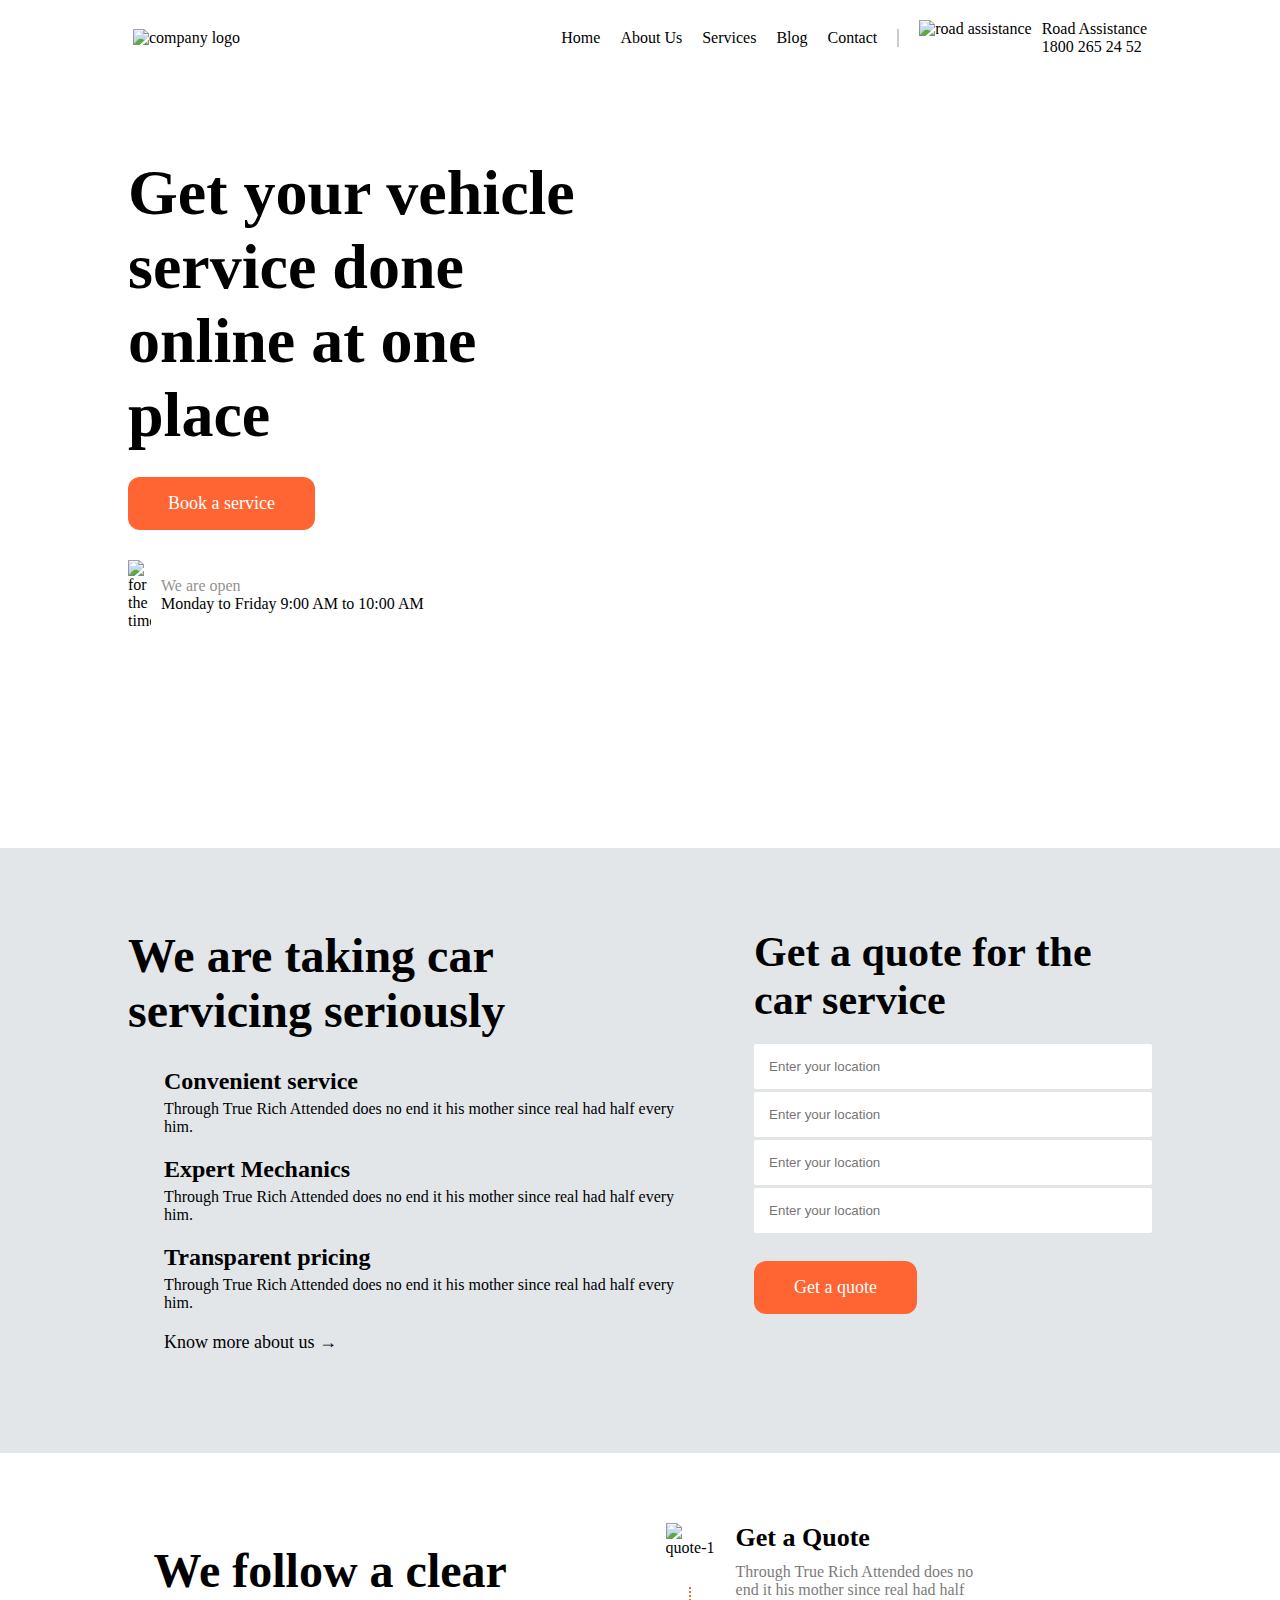
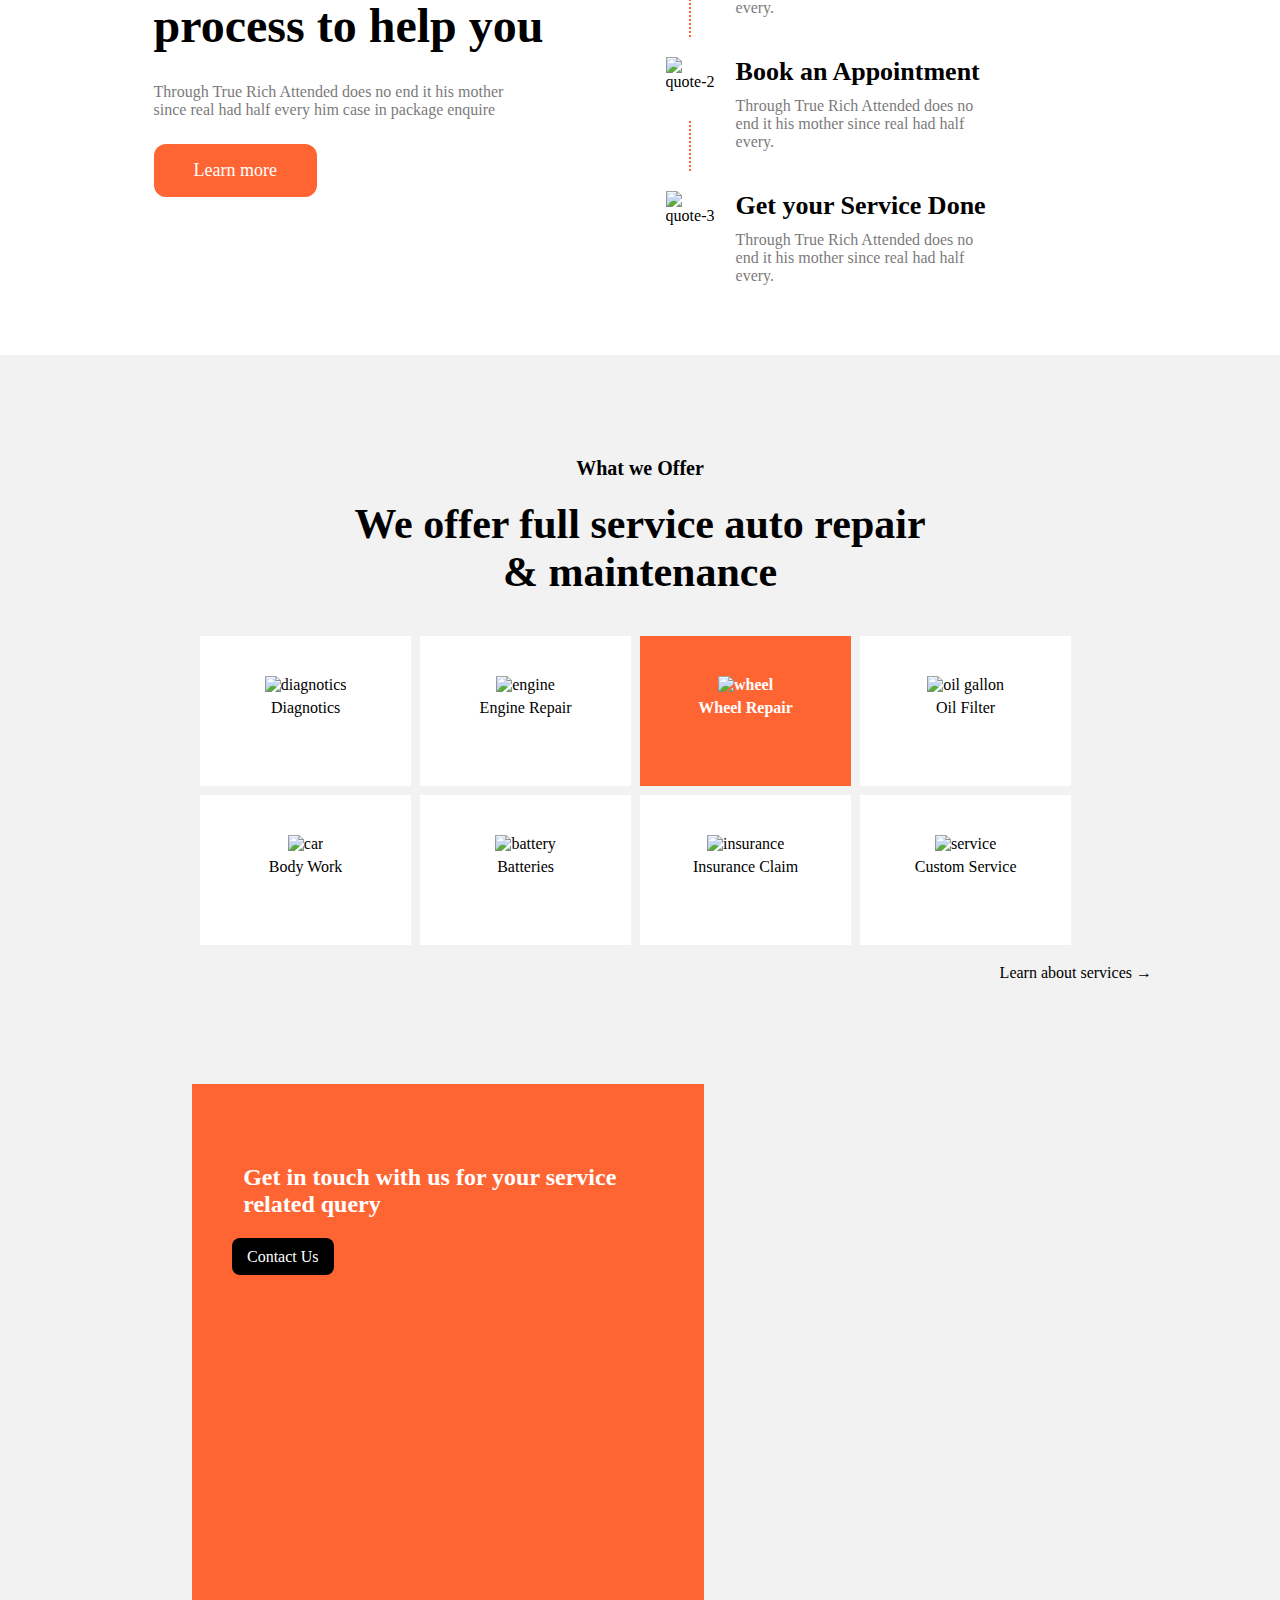
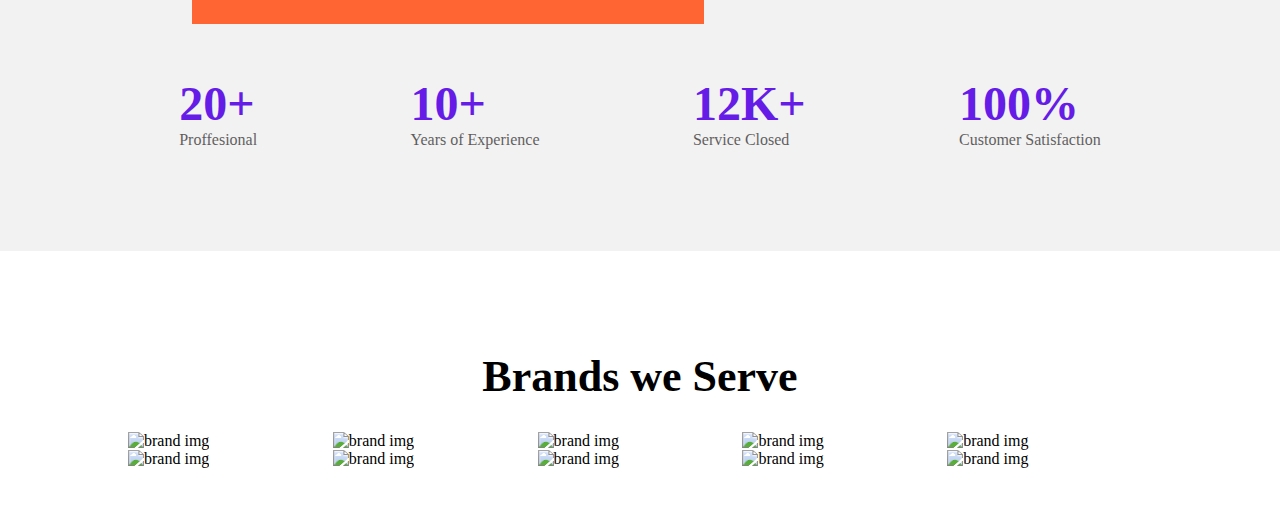
==== index.html @ e6219160 "Update index.html" ====
<!DOCTYPE html>
<html lang="en" dir="ltr">
  <head>
    <meta charset="utf-8">
    <link rel="stylesheet" href="../css/style.css">
    <title>finsweet</title>
  </head>
  <body>
    <section>
      <header>
        <div class="container">
            <div class="main-header">
                <div class="logo">
                    <img src="https://res.cloudinary.com/duye4a3ff/image/upload/v1650860069/samples/Logo_xyncim.png" alt="company logo">
                </div>
                <div class="right-section">
                    <div class="navigation">
                        <ul>
                            <li><a href="#">Home</a></li>
                            <li><a href="#">About Us</a></li>
                            <li><a href="#">Services</a></li>
                            <li><a href="#">Blog</a></li>
                            <li><a href="#">Contact</a></li>
                        </ul>
                    </div>
                    <div class="road-assistance">
                        <div class="icon">
                            <img src="https://res.cloudinary.com/duye4a3ff/image/upload/v1650860479/samples/Assistance_Icon_gtdkdx.png" alt="road assistance">
                        </div>
                        <div class="inner-section">
                            <p>Road Assistance</p>
                            <p>1800 265 24 52</p>
                        </div>
                    </div>
                </div>
            </div>

        </div>
      </header>
    </section>
    <!-- hero section -->
    <section id="hero-section">
      <div class="container">
        <div class="flex">
          <div class="text-section">
            <h1>Get your vehicle service done online at one place</h1>
            <a href="#" class="orange-btn">Book a service</a>
            <div class="time-section
            ">
              <div class="image-box">
                <img src="https://res.cloudinary.com/duye4a3ff/image/upload/v1650860585/samples/clock_kix8ks.png" alt="for the time">
              </div>
              <div class="time-text">
                <p class="light-grey">We are open </p>
                <p>Monday to Friday 9:00 AM to  10:00  AM</p>
              </div>
            </div>
          </div>
          <div class="image-section">
            <!-- <img src="img/header-image.png" alt="a mechanic">  -->
          </div>
        </div>
      </div>

    </section>
    <!-- qoute-section -->
    <section id="quote-section">
      <div class="container">
        <div class="flex">
          <div class="left-section">
            <h2>We are taking car servicing seriously</h2>
            <ul>
              <li>
                <div class="flex">
                  <div class="image-box">
                    <img src="https://res.cloudinary.com/duye4a3ff/image/upload/v1650861551/samples/gear_foicr4.png" alt="">
                  </div>
                  <div class="text-box">
                    <h5>Convenient service</h5>
                    <p>Through True Rich Attended does no end it his mother since real had half every him.</p>
                  </div>
                </div>
              </li>
              <li>
                <div class="flex">
                  <div class="image-box">
                    <img src="https://res.cloudinary.com/duye4a3ff/image/upload/v1650861591/samples/person_v1kvta.png" alt="">
                  </div>
                  <div class="text-box">
                    <h5>Expert Mechanics</h5>
                    <p>Through True Rich Attended does no end it his mother since real had half every him.</p>
                  </div>
                </div>
              </li>
              <li>
                <div class="flex">
                  <div class="image-box">
                    <img src="https://res.cloudinary.com/duye4a3ff/image/upload/v1650861641/samples/money_escuhz.png" alt="">
                  </div>
                  <div class="text-box">
                    <h5>Transparent pricing</h5>
                    <p>Through True Rich Attended does no end it his mother since real had half every him.</p>
                  </div>
                </div>
              </li>
              <li>
                <div class="flex">
                  <div class="image-box">

                  </div>
                  <div class="text-box know-more">
                    <a href="#">Know more about us<span> &#8594;</span></a>
                  </div>
                </div>
              </li>
            </ul>
          </div>
          <div class="right-form-section">
            <h3>Get a quote for the car service</h3>
            <form class="" action="index.html" method="post">
              <div class="input-box">
                <input type="text" name="" value="" placeholder="Enter your location">
              </div>
              <div class="input-box">
                <input type="text" name="" value="" placeholder="Enter your location">
              </div>
              <div class="input-box">
                <input type="text" name="" value="" placeholder="Enter your location">
              </div>
              <div class="input-box">
                <input type="text" name="" value="" placeholder="Enter your location">
              </div>
              <a href="#" class="orange-btn">Get a quote</a>
            </form>
          </div>
        </div>
      </div>
    </section>
    <!-- Process-Section -->
    <section class="process-section">
      <div class="container process-main">
        <div class="flex">
          <div class="process-text">
            <h2>We follow a clear process to help you</h2>
            <p>Through True Rich Attended does no end it his mother <br> since real had half every him case in package enquire </p>
            <a href="#" class="orange-btn"> Learn more</a>
          </div>
          <div class="process-taken">
                    <div class="flex">
                        <div class="img-div">
                            <img src="https://res.cloudinary.com/duye4a3ff/image/upload/v1650863930/samples/Group_9129_1_e33pf2.png" alt="quote-1" class="process-img">
                        </div>
                        <div class="get-quote">
                            <h4>Get a Quote</h4>
                            <p>Through True Rich Attended does no<br> end it his mother since real had half<br> every.</p>
                        </div>
                    </div>
                    <div class="vertical-line"></div>
                    <div class="flex">
                        <div class="img-div">
                            <img src="https://res.cloudinary.com/duye4a3ff/image/upload/v1650864030/samples/Group_9130_dahbya.png" alt="quote-2" class="process-img">
                        </div>
                        <div class="get-quote">
                            <h4>Book an Appointment</h4>
                            <p>Through True Rich Attended does no<br> end it his mother since real had half<br> every.</p>
                        </div>
                    </div>
                    <div class="vertical-line"></div>
                    <div class="flex">
                        <div class="img-div">
                            <img src="https://res.cloudinary.com/duye4a3ff/image/upload/v1650864070/samples/Group_9131_sebxpr.png" alt="quote-3" class="process-img">
                        </div>
                        <div class="get-quote">
                            <h4>Get your Service Done</h4>
                            <p>Through True Rich Attended does no<br> end it his mother since real had half<br> every.</p>
                        </div>
                    </div>
                </div>
            </div>
        </div>
    </section>
    <!-- what we offer -->
    <section id="our-offering" class="background-c-milk padding-section">
        <div class="container">
            <h4>What we Offer</h4>
            <h2>We offer full service auto repair & maintenance</h2>
            <div class="flex-aligned">
                <div class="flex">
                    <div class="flex-box">
                        <img src="https://res.cloudinary.com/duye4a3ff/image/upload/v1650864736/samples/Diagnostic_weotmq.png" alt="diagnotics">
                        <p>Diagnotics</p>
                    </div>
                    <div class="flex-box">
                        <img src="https://res.cloudinary.com/duye4a3ff/image/upload/v1650864823/samples/Engine_repair_qzugl5.png" alt="engine">
                        <p>Engine Repair</p>
                    </div>
                    <div class="flex-box selected">
                        <img src="https://res.cloudinary.com/duye4a3ff/image/upload/v1650864870/samples/wheel_repair_lfy40v.png" alt="wheel">
                        <p>Wheel Repair</p>
                    </div>
                    <div class="flex-box">
                        <img src="https://res.cloudinary.com/duye4a3ff/image/upload/v1650864893/samples/oil_filter_uzzmvg.png" alt="oil gallon">
                        <p>Oil Filter</p>
                    </div>
                </div>
            </div>

        <div class="flex-aligned">
            <div class="flex">
                <div class="flex-box">
                    <img src="https://res.cloudinary.com/duye4a3ff/image/upload/v1650864910/samples/body_work_uyp23v.png" alt="car">
                    <p>Body Work</p>
                </div>
                <div class="flex-box">
                    <img src="https://res.cloudinary.com/duye4a3ff/image/upload/v1650864934/samples/battery_ovwwxy.png" alt="battery">
                    <p>Batteries</p>
                </div>
                <div class="flex-box">
                    <img src="https://res.cloudinary.com/duye4a3ff/image/upload/v1650864977/samples/insurance_claim_yf3t4a.png" alt="insurance">
                    <p>Insurance Claim</p>
                </div>
                <div class="flex-box">
                    <img src="https://res.cloudinary.com/duye4a3ff/image/upload/v1650865000/samples/customer_service_ydpgvw.png" alt="service">
                    <p>Custom Service</p>
                </div>
            </div>
        </div>
        <div class="flex offer-link">
            <a href="">Learn about services<span> &#8594;</span></a>
        </div>
        </div>
      </div>
    </section>
    <!-- Get in touch section -->
    <section id="contact-us" class="background-c-milk">
        <div class="flex">
            <div class="contact-bg">
                <div class="contact-flexbox">
                    <div class="flexbox-text">
                        <h4>Get in touch with us for your service related query</h4>
                        <div class="button">
                            <a href="#" class="black-btn" >Contact Us</a>
                        </div>
                    </div>
                </div>
            </div>
            <div class="contact-bg2">

            </div>
        </div>
        <div class="container">
            <div class="finsweet-ratings">
                <div class="flex flex-properties">
                    <div class="professional">
                        <h4 class="rating-amount">20+</h4>
                        <p>Proffesional</p>
                    </div>
                    <div class="experience">
                        <h4 class="rating-amount">10+</h4>
                        <p>Years of Experience</p>
                    </div>
                    <div class="service-closed">
                        <h4 class="rating-amount">12K+</h4>
                        <p>Service Closed</p>
                    </div>
                    <div class="satisfaction">
                        <h4 class="rating-amount">100%</h4>
                        <p>Customer Satisfaction</p>
                    </div>
                </div>
            </div>
        </div>
    </section>
    <!-- brands we serve -->
    <section id="brands">
        <div class="container">
            <div class="our-brands">
                <h2>Brands we Serve</h2>
                <div class="flex brand-div">
                    <div class="brand-img">
                        <img src="https://res.cloudinary.com/duye4a3ff/image/upload/v1650870783/samples/logo-8_1_jrjd8f.png" alt="brand img" width="150">
                    </div>
                    <div class="brand-img">
                        <img src="https://res.cloudinary.com/duye4a3ff/image/upload/v1650870477/samples/logo-6_ixuefp.png" alt="brand img" width="150">
                    </div>
                    <div class="brand-img">
                        <img src="https://res.cloudinary.com/duye4a3ff/image/upload/v1650870686/samples/logo-7_1_xwra1c.png" alt="brand img" width="150">
                    </div>
                    <div class="brand-img">
                        <img src="https://res.cloudinary.com/duye4a3ff/image/upload/v1650870405/samples/logo-3_aaofwv.png" alt="brand img" width="150">
                    </div>
                    <div class="brand-img">
                        <img src="https://res.cloudinary.com/duye4a3ff/image/upload/v1650870264/samples/logo-1_1_boqaqr.png" alt="brand img" width="150">
                    </div>
                </div>
                <div class="our-brands">
                    <div class="flex brand-div">
                        <div class="brand-img">
                            <img src="https://res.cloudinary.com/duye4a3ff/image/upload/v1650870783/samples/logo-8_1_jrjd8f.png" alt="brand img" width="150">
                        </div>
                        <div class="brand-img">
                            <img src="https://res.cloudinary.com/duye4a3ff/image/upload/v1650870477/samples/logo-6_ixuefp.png" alt="brand img" width="150">
                        </div>
                        <div class="brand-img">
                            <img src="https://res.cloudinary.com/duye4a3ff/image/upload/v1650870686/samples/logo-7_1_xwra1c.png" alt="brand img" width="150">
                        </div>
                        <div class="brand-img">
                            <img src="https://res.cloudinary.com/duye4a3ff/image/upload/v1650870405/samples/logo-3_aaofwv.png" alt="brand img" width="150">
                        </div>
                        <div class="brand-img">
                            <img src="https://res.cloudinary.com/duye4a3ff/image/upload/v1650870264/samples/logo-1_1_boqaqr.png" alt="brand img" width="150">
                        </div>
                    </div>
                </div>
            </div>
        </div>
    </section>
  </body>
</html>
---- css/style.css ----
* {
    margin: 0;
    padding: 0;
    box-sizing: border-box;
}

.container {
    width: 80%;
    margin: 0 auto;
}

.main-header {
    display: flex;
    justify-content: space-between;
    align-items: center;
    padding: 20px 5px;
}

.right-section {
    display: flex;
    align-items: center;
}

.right-section ul {
    list-style: none;
    display: flex;
}

.road-assistance {
    display: flex;
    padding-left: 20px;
}

.right-section ul li {
    margin-right: 20px;
}

.right-section ul li a {
    text-decoration: none;
    color: #000;
}

.right-section .navigation {
    border-right: 2px solid #ccc;
}

.road-assistance .icon {
    margin-right: 10px;
}
.flex{
  display: flex;
}
#hero-section .text-section {
  width: 45%;
}
#hero-section, #quote-section {
  padding: 80px 0;
}
#hero-section .image-section {
  width: 55%;
  background-image: url(https://res.cloudinary.com/duye4a3ff/image/upload/v1650860722/samples/Header_Image_koi1xo.png);
  background-size: cover;
  background-position: center;
  height: 68vh;
}
.text-section h1 {
  font-size: 64px;

}
.orange-btn {
  background: #ff6433;
  border-radius: 12px;
  padding: 16px 40px;
  text-decoration: none;
  color: #ffffff;
  font-size: 18px;
  margin-top: 25px;
  display: inline-block;
}
.time-section {
  display: flex;
  align-items: center;
  margin-top: 30px;
}
.text-section .image-box {
  width: 5%;
  margin-right: 10px;
  display: flex;
  align-items: center;
  justify-content: center;
}
.text-section .time-text {
  width: 95%;
}
.time-section img {
  width: 100%;
}
.light-grey {
  color: #939191;
}
/* quote section */
#quote-section {
  background: #E2E6E9;
}
.left-section {
  padding-right: 70px;
}
#quote-section ul {
  list-style: none;
}
#quote-section ul li {
  margin-bottom: 20px;
}
#quote-section .left-section h2 {
  margin-bottom: 30px;
  font-size: 48px;
}
#quote-section .left-section .image-box {
  width: 5%;
  margin-right: 10px;
}
#quote-section .left-section .image-box img {
  width: 100%;
}
#quote-section .left-section .text-box {
  width: 100%;
}
#quote-section .left-section .text-box h5 {
  font-size: 24px;
  margin-bottom: 5px;
}
#quote-section .right-form-section h3 {
  font-size: 42px;
}
form{
    margin-top: 20px;
}
#quote-section .right-form-section input {
    width: 100%;
    padding: 15px;
    margin-bottom: 3px;
    border: none;
    border-radius: 2px;
}
input:focus{
    border-color: #f66539;
    outline: 0;
    box-shadow: 0 0 0 0.2rem rgba(255, 100, 51, 0.25);
}
.know-more a {
    text-decoration: none;
    color: black;
    font-size: 18px;
}
/* Process section */
.padding-section{
    padding: 8% 0;
}
.process-text{
    width: 45%;
    margin: 0 auto;
}
.process-main {
  padding: 70px 0;
}
.process-text h2{
    padding-top: 20px;
    margin-bottom: 30px;
    font-size: 48px;
}
.process-text p{
    color: #1E1B1B;
    opacity: 0.6;
}
.process-taken{
    width: 45%;
    margin: 0 auto;
}
.get-quote h4{
    font-size: 26px;
    padding-bottom: 10px;
}
.get-quote p{
    color: #1E1B1B;
    opacity: 0.6;
}
.img-div{
    width: 50px;
    margin-right: 20px;
}
.process-img{
    width: 50px;
}
.vertical-line{
    border-left: 2px dotted #FF6433;
    height: 50px;
    margin-left: 5%;
    margin-top: -30px;
    margin-bottom: 20px;
}
/* What we offer */
.background-c-milk{
    background-color: #F2F2F2;;
}
#our-offering h4{
    text-align: center;
    font-size: 20px;
}
#our-offering h2{
    width: 60%;
    text-align: center;
    padding-top: 20px;
    margin:  0 auto 40px auto;
    font-size: 42px;
}
.flex-aligned{
    display: flex;
    justify-content: center;
    align-items: center;
    width: 80%;
    margin: auto;
}
.flex-box{
    justify-content: center;
    align-items: center;
    padding: 40px;
    height: 150px;
    width: 220px;
    text-align: center;
    background-color: #FFFFFF;
    margin-right: 1%;
    margin-bottom: 1%;
    color: black;
}
.flex-box p{
    padding-top: 5px;
}
.flex-box:hover{
    background-color: #FF6433;
    color: white;
    font-weight: bold;
}
.selected{
    background-color: #FF6433;
    color: white;
    font-weight: bold;
}
.offer-link{
    display: flex;
    justify-content: flex-end;
    padding-top: 10px;
}
.offer-link a{
    text-decoration: none;
    color: black;
    font-size: 16px;
}
.offer-link a:hover{
    color: #FF6433;
}
/*Get in touch section*/
#contact-us{
    padding-bottom: 8%;
}
.contact-bg{
    background-image: url(https://res.cloudinary.com/duye4a3ff/image/upload/v1650868026/samples/Image_1_ocmnjq.png);
    background-size: cover;
    background-position: center;
    width: 50%;
    height: 60vh;
}
.contact-bg2{
    background-image: url(https://res.cloudinary.com/duye4a3ff/image/upload/v1650868008/samples/ovGrEUgrkyE_txpm96.png);
    background-size: cover;
    background-position: center;
    width: 50%;
    height: 60vh;
}
.contact-flexbox{
    margin-left: 30%;
    background-color: #FF6433;
    height: 60vh;
    width: 40vw;
}
.flexbox-text h4{
    padding-top: 80px;
    margin: auto;
    width: 80%;
    font-size: 24px;
    color: white;
}
.button{
    width: 65%;
    margin: 30px auto 0 40px;
}
.black-btn{
    text-decoration: none;
    color: white;
    padding: 10px 15px;
    background-color: black;
    border-radius: 8px;
}
.flex-properties{
    width: 90%;
    margin: auto;
    justify-content: space-between;
}
.finsweet-ratings{
    margin-top: 5%;
}
.rating-amount{
    font-size: 48px;
    color: #661CE7;
    font-weight: bold;
}
.rating-amount:hover{
    color: #FF6433;
}
.finsweet-ratings p{
    color: #1E1B1B;
    opacity: 0.7;
}
/* brands-section */
.our-brands h2{
    font-size: 44px;
    text-align: center;
    padding-top: 100px;
    padding-bottom: 30px;
}
#brands{
    padding-bottom: 40px;
}
.brand-div{
    width: 100%;
    justify-content: space-between;
}
.brand-img {
  width: 26%;
}
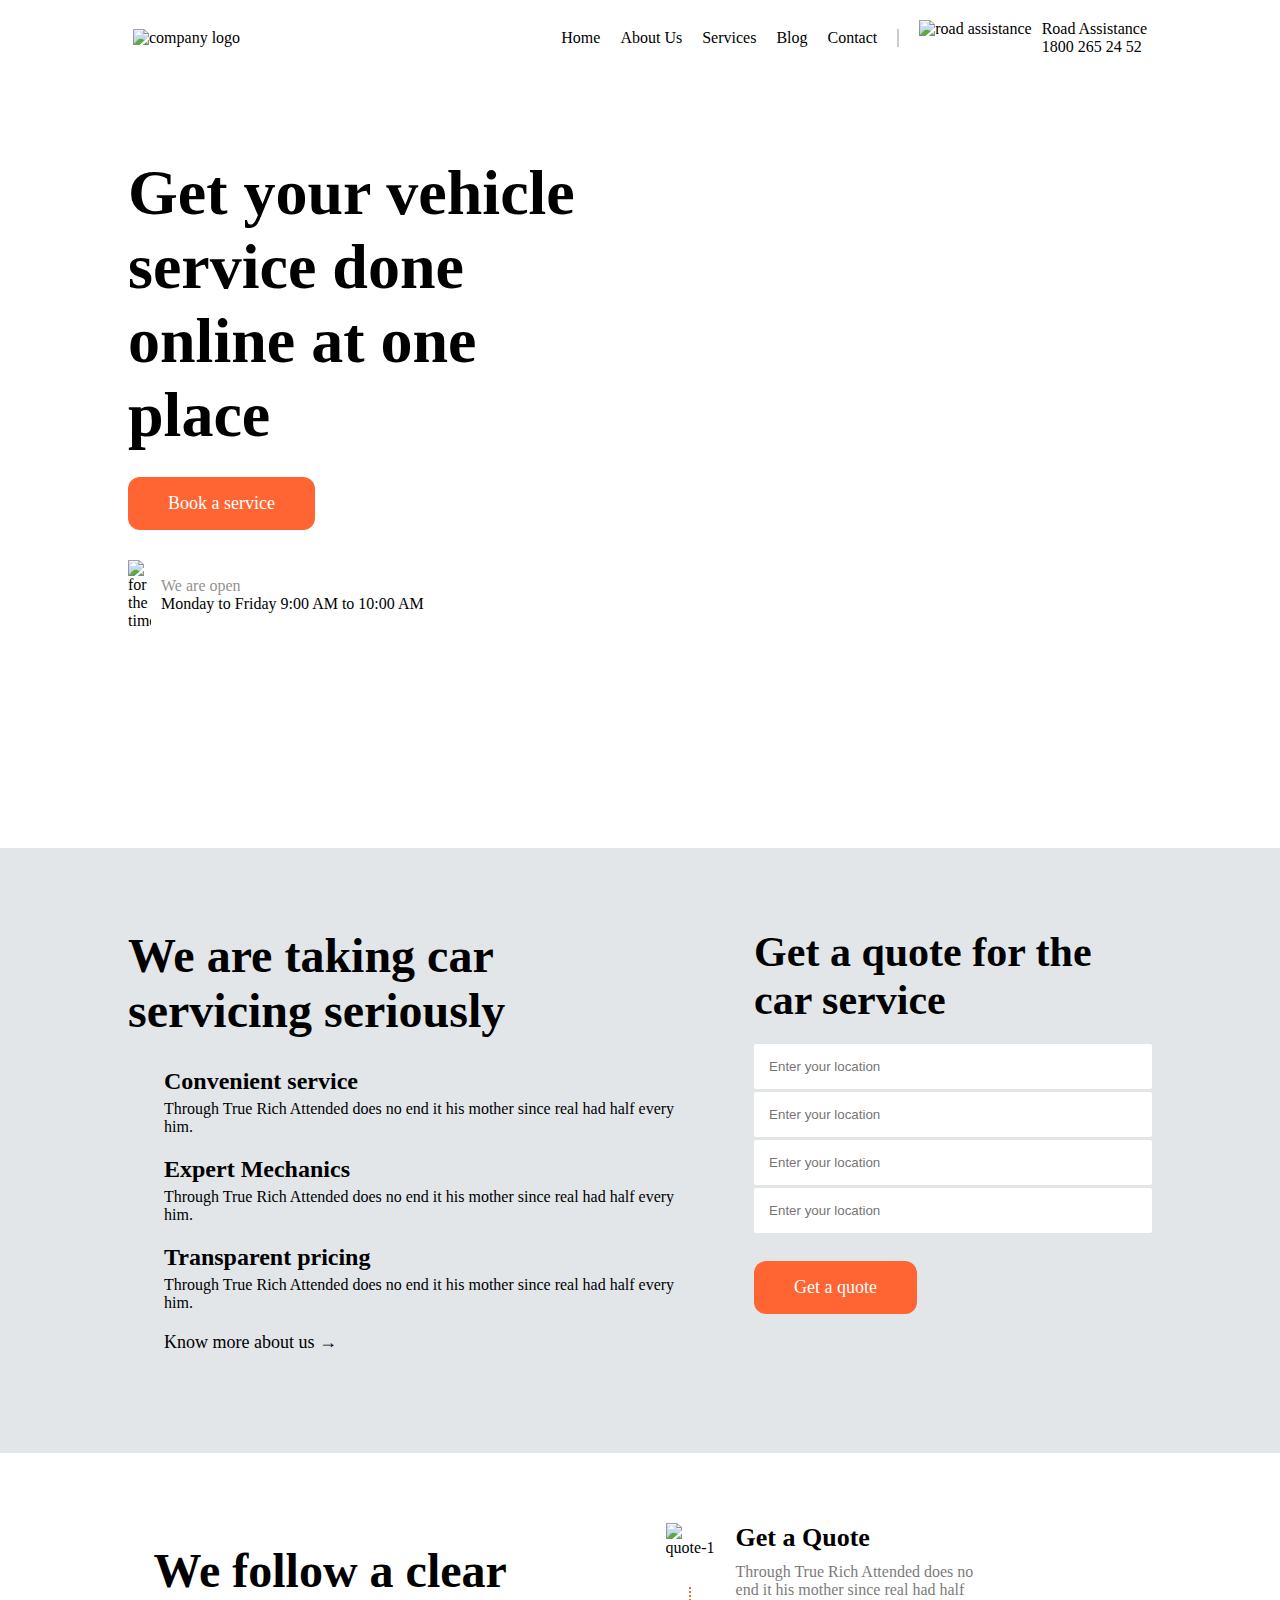
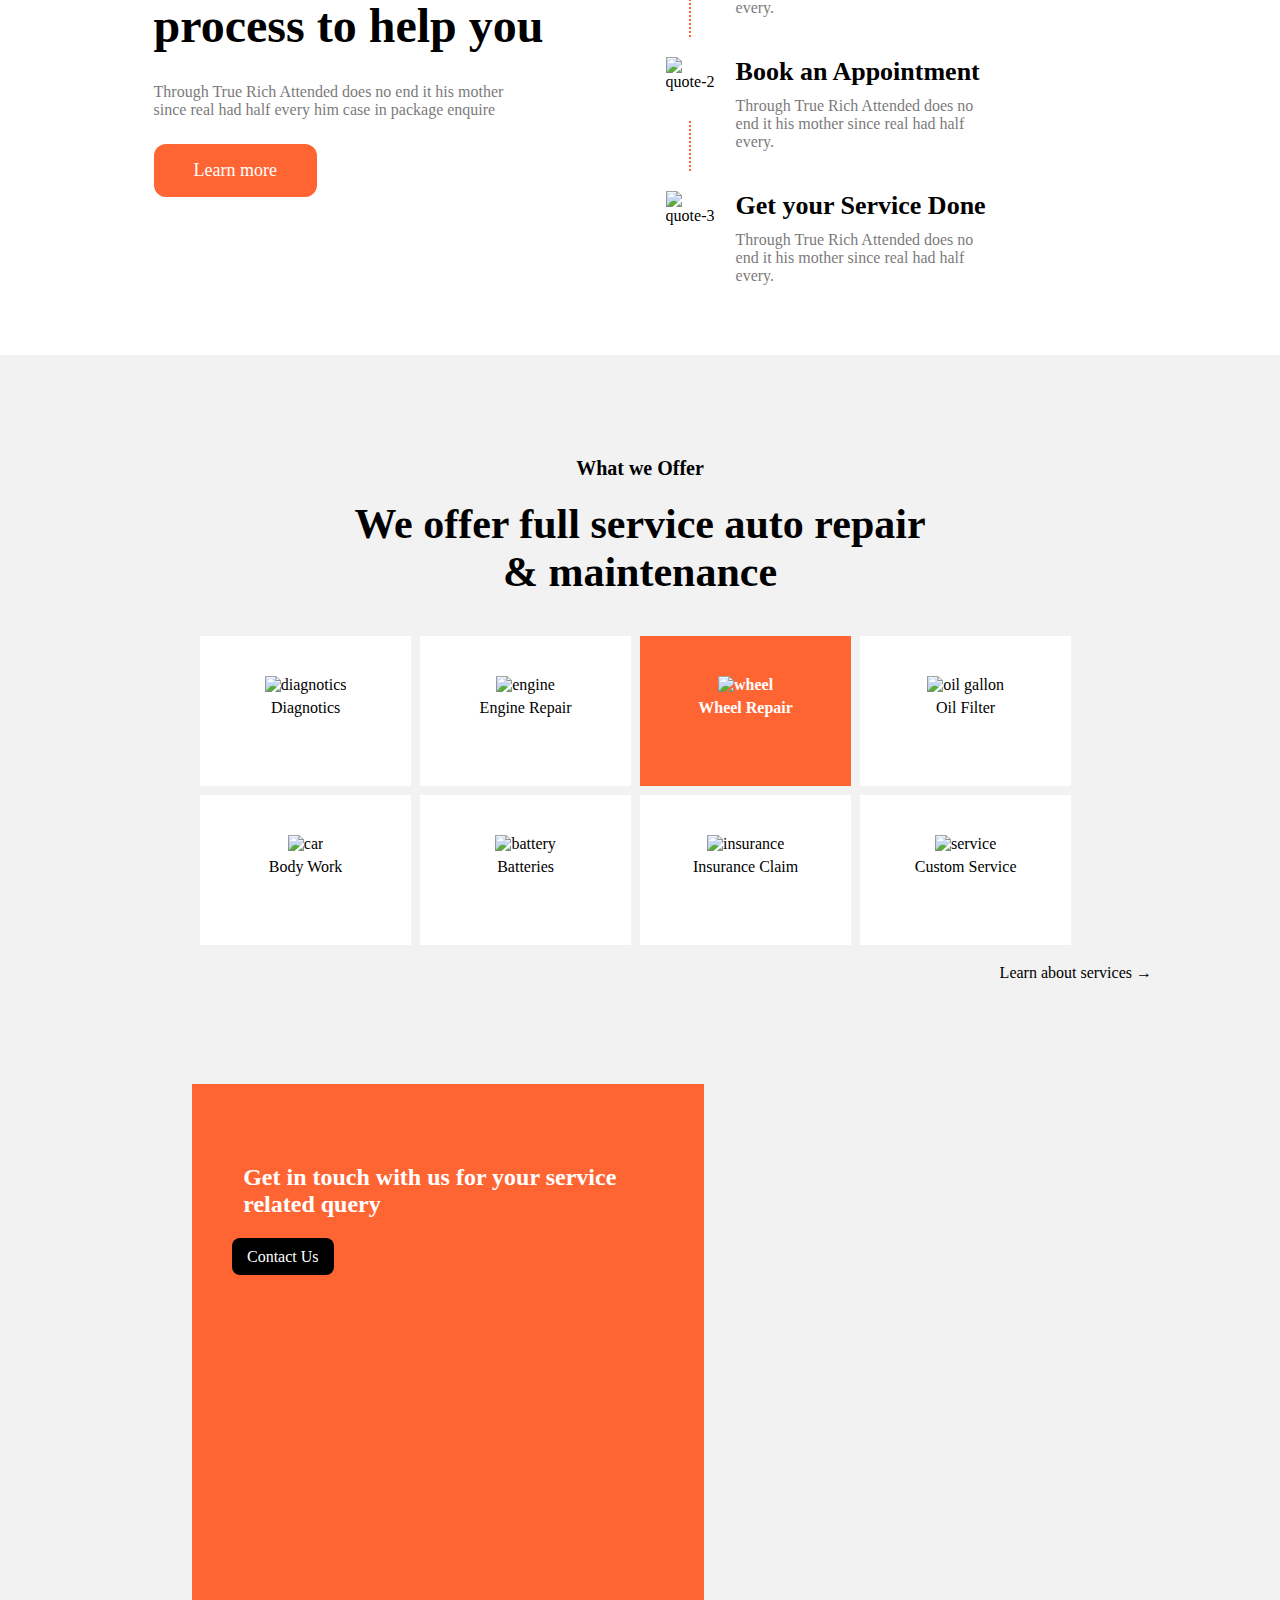
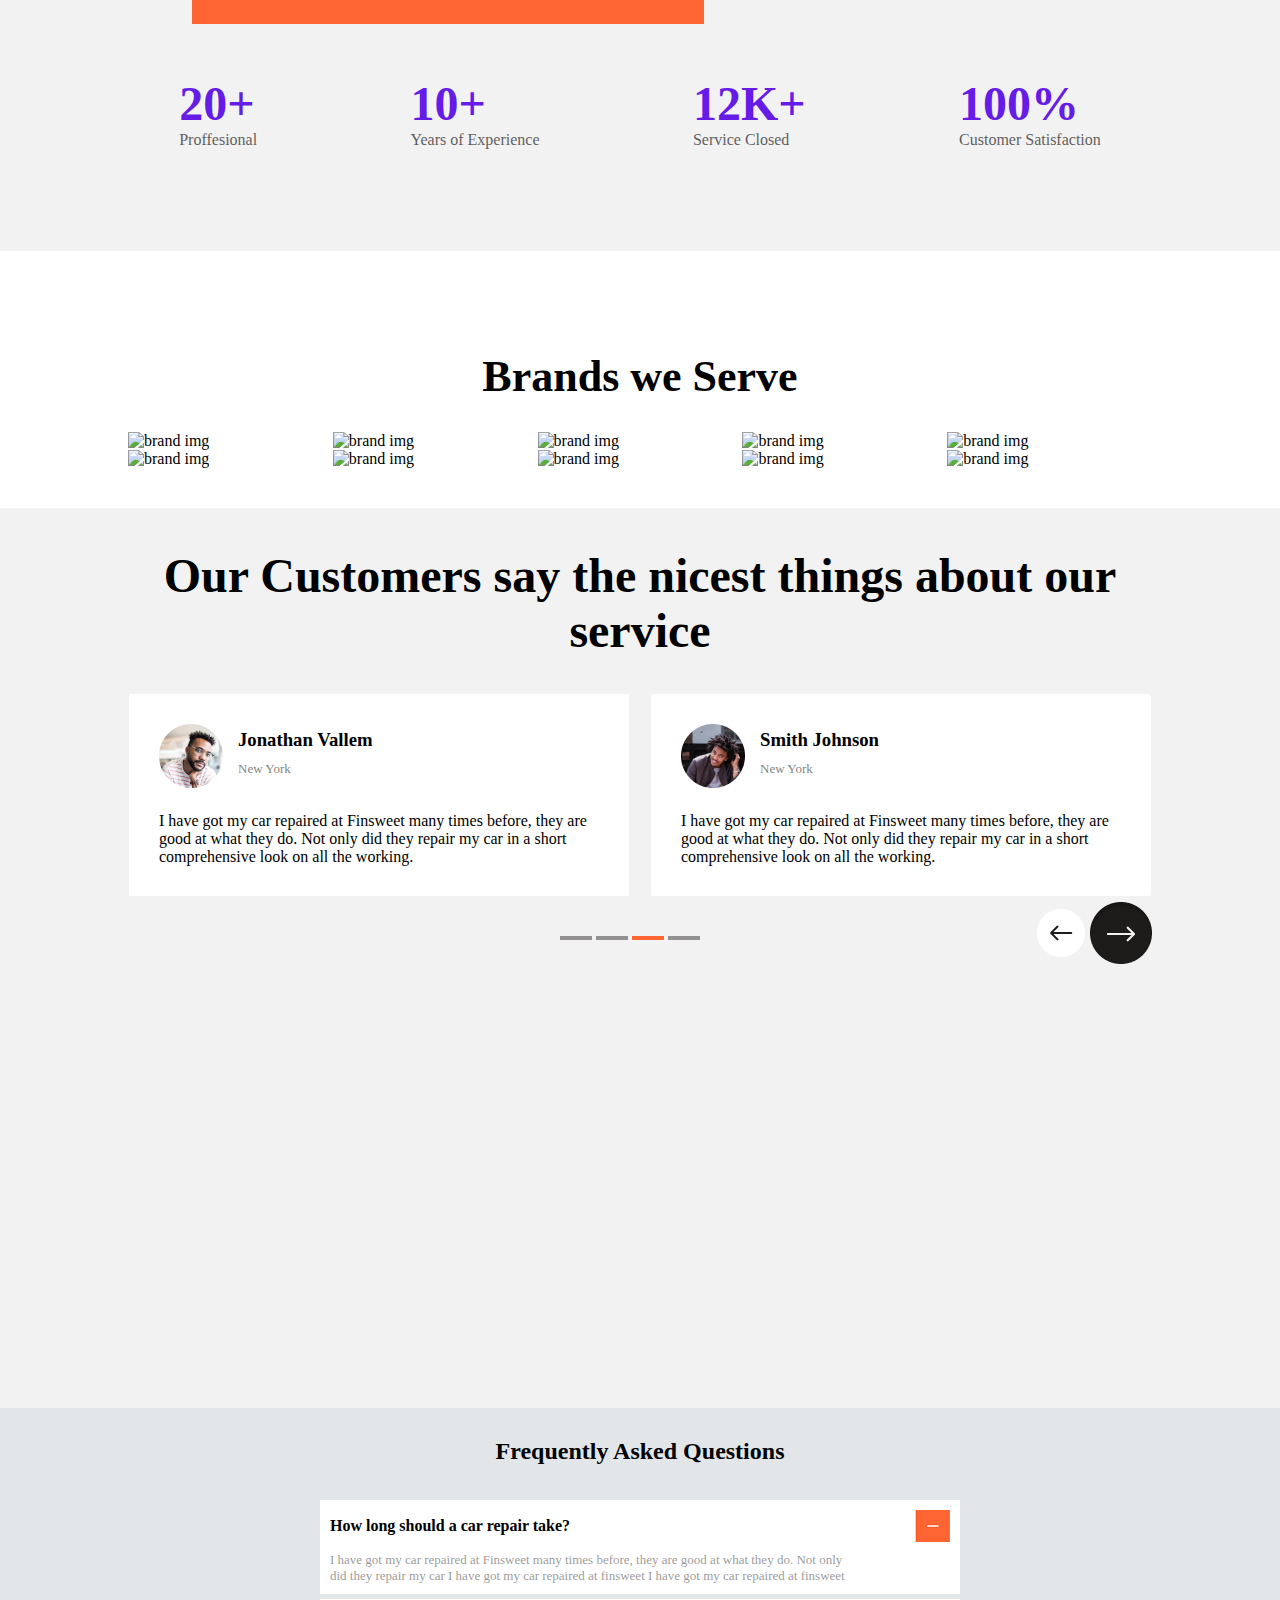
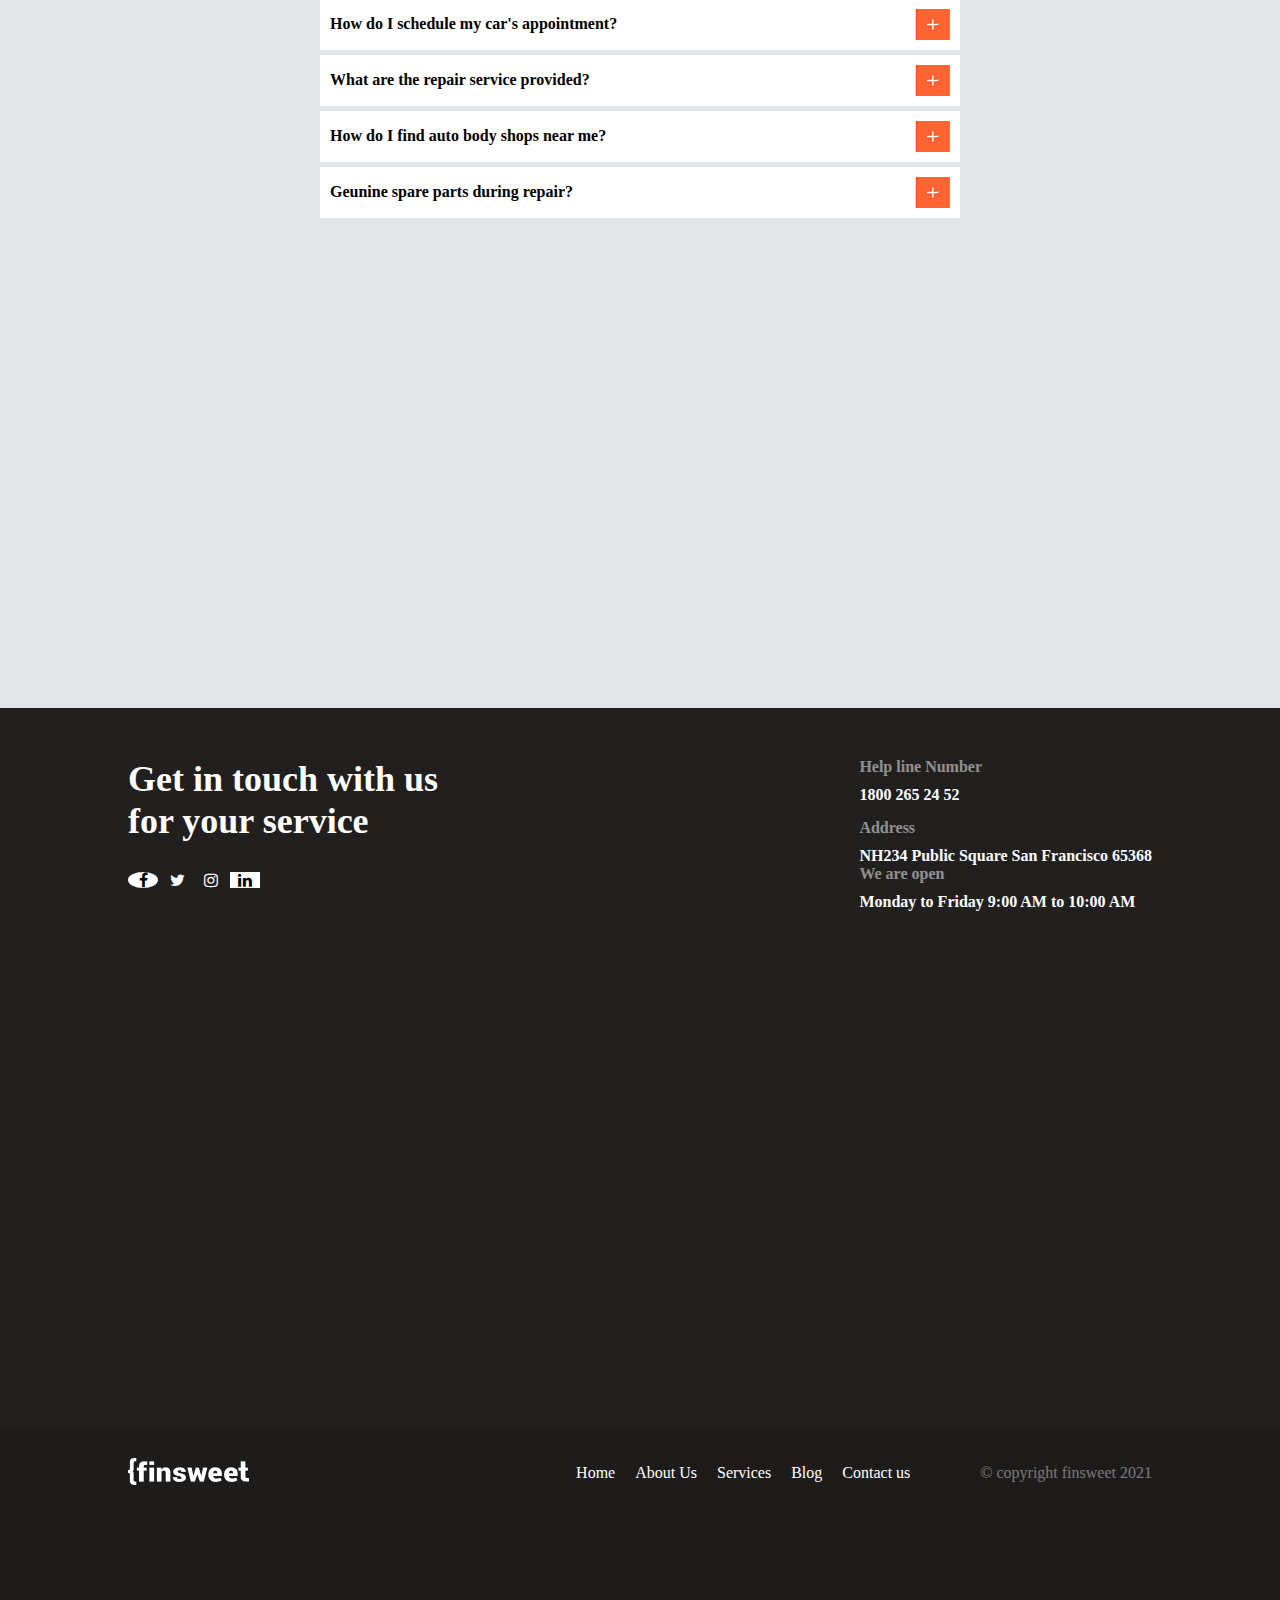
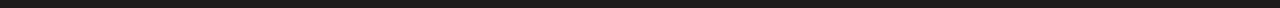
==== commit b07d4053: "git commit -m "ch:added more content"" ====
--- a/index.html
+++ b/index.html
@@ -2,7 +2,8 @@
 <html lang="en" dir="ltr">
   <head>
     <meta charset="utf-8">
-    <link rel="stylesheet" href="../css/style.css">
+    <link rel="stylesheet" href="/css/style.css">
+    <link rel="stylesheet" href="https://cdnjs.cloudflare.com/ajax/libs/font-awesome/4.7.0/css/font-awesome.min.css">
     <title>finsweet</title>
   </head>
   <body>
@@ -315,5 +316,148 @@
             </div>
         </div>
     </section>
+    <!-- comments -->
+    <section id="comments">
+      <div class="container">
+        <div class="comments-heading">
+          <h2>Our Customers say the nicest things about our service</h2>
+        </div>
+        <div class="flex">
+          <div class="left-comment">
+            <div class="flex">
+              <div class="">
+                <img src="img/Jonathan.png" alt="A picture of a happy customer">
+              </div>
+              <div class="name-comment">
+                <h3>Jonathan Vallem</h3>
+                <p>New York</p>
+              </div>
+            </div>
+              <p>I have got my car repaired at Finsweet many times before, they are good at what they do. Not only did they repair my car in a short comprehensive look on all the working.</p>
+          </div>
+          <div class="right-comment">
+            <div class="flex">
+              <div class="">
+                <img src="img/Smith.jpg" alt="A picture of a happy customer">
+              </div>
+              <div class="name-comment">
+                <h3>Smith Johnson</h3>
+                <p>New York</p>
+              </div>
+            </div>
+            <p>I have got my car repaired at Finsweet many times before, they are good at what they do. Not only did they repair my car in a short comprehensive look on all the working.</p>
+          </div>
+        </div>
+        <div class="down-comments
+
+        ">
+          <div class="dash">
+            <img src="img/line.png" alt="a line">
+            <img src="img/line.png" alt="a line">
+            <img src="img/line-orange.png" alt="an orange line">
+            <img src="img/line.png" alt="a line">
+          </div>
+          <div class="comments-arrow">
+            <div class="">
+              <img src="img/Left.png" alt="Left arrow">
+            </div>
+            <div class="">
+              <img src="img/Right.png" alt="Right arrow">
+            </div>
+          </div>
+        </div>
+      </div>
+    </section>
+    <!-- questions -->
+    <section id="questions">
+      <div class="questions-content">
+        <div class="">
+          <h2>Frequently Asked Questions</h2>
+        </div>
+        <div class="">
+          <div class="">
+            <div class="flex questions-box">
+              <h4>How long should a car repair take?</h4>
+              <img src="img/orange--.png" alt="dropdown image">
+            </div>
+            <div class="questions-box-p">
+              <p>I have got my car repaired at Finsweet many times before, they are good at what they do. Not only did they repair my car I have got my car repaired at finsweet I have got my car repaired at finsweet </p>
+            </div>
+          </div>
+          <div class="flex questions-box">
+            <h4>How do I schedule my car's appointment?</h4>
+            <img src="img/orange.png" alt="dropdown image">
+          </div>
+          <div class="flex questions-box">
+            <h4>What are the repair service provided?</h4>
+            <img src="img/orange.png" alt="dropdown image">
+          </div>
+          <div class="flex questions-box">
+            <h4>How do I find auto body shops near me?</h4>
+            <img src="img/orange.png" alt="dropdown image">
+          </div>
+          <div class="flex questions-box">
+            <h4>Geunine spare parts during repair?</h4>
+            <img src="img/orange.png" alt="dropdown image">
+          </div>
+        </div>
+      </div>
+    </section>
+    <!-- information -->
+    <section id="information">
+      <div class="container">
+        <div class="flex info-flex">
+          <div class="info-left">
+            <h2>Get in touch with us for your service</h2>
+            <div class="info-icons">
+              <a href="#" class="fa fa-facebook"></a>
+              <a href="#" class="fa fa-twitter"></a>
+              <a href="#" class="fa fa-instagram"></a>
+              <a href="#" class="fa fa-linkedin"></a>
+            </div>
+          </div>
+          <div class="info-right">
+            <div class="info-right-content">
+              <h4>Help line Number</h4>
+              <p>1800 265 24 52</p>
+            </div>
+            <div class="inf
+
+            o-right-content">
+              <h4>Address</h4>
+              <p>NH234 Public Square San Francisco 65368</p>
+            </div>
+            <div class="info-right-content">
+              <h4>We are open</h4>
+              <p>Monday to Friday 9:00 AM to 10:00 AM</p>
+            </div>
+          </div>
+        </div>
+      </div>
+    </section>
+    <!-- footer -->
+    <section id="footer">
+      <div class="container">
+        <div class="flex flex-justify">
+          <div class="logo">
+              <img src="img/Logo.png" alt="company logo">
+          </div>
+          <div class="flex footer-nav">
+            <div class="nav">
+              <ul>
+                <li><a href="#">Home</a></li>
+                <li><a href="#">About Us</a></li>
+                <li><a href="#">Services</a></li>
+                <li><a href="#">Blog</a></li>
+                <li><a href="#">Contact us</a></li>
+              </ul>
+            </div>
+            <div class="nav-copy">
+              <p>&copy; copyright finsweet 2021</p>
+            </div>
+          </div>
+        </div>
+      </div>
+    </section>
   </body>
 </html>
--- a/css/style.css
+++ b/css/style.css
@@ -337,3 +337,200 @@
 .brand-img {
   width: 26%;
 }
+
+/* comments */
+
+#comments {
+  background-color:#f2f2f2;
+  min-height: 100vh;
+  padding-top: 40px;
+}
+#comments .comments-heading {
+  text-align: center;
+  font-weight: 700;
+  font-size: 32px;
+}
+#comments .left-comment {
+  background-color: white;
+  border: 1px solid #f2f2f2;
+  padding: 30px;
+  margin-top: 35px;
+  margin-right: 10px;
+  border-radius: 2px;
+}
+#comments .right-comment {
+  background-color: white;
+  border: 1px solid #f2f2f2;
+  padding: 30px;
+  margin-top: 35px;
+  border-radius: 3px;
+  margin-left: 10px;
+}
+
+.name-comment {
+  margin-left: 15px;
+  padding-top: 5px;
+}
+.name-comment p {
+  opacity: 0.5;
+  padding-top: 10px;
+  font-size: 13px;
+}
+.left-comment > p, .right-comment > p {
+  padding-top: 20px;
+}
+.comments-arrow {
+  display: flex;
+  justify-content: flex-end;
+  align-items: center;
+  display: inline-flex;
+}
+.down-comments {
+  display: flex;
+  justify-content: space-between;
+  align-items: center;
+  padding-top: 5px;
+}
+
+.comments-arrow img {
+  padding-left: 5px;
+}
+#comments .dash {
+  align-items: center;
+  margin: auto;
+  padding-left: 100px;
+}
+
+/* questions */
+
+#questions {
+  background: #E2E6E9;
+  min-height: 100vh;
+}
+
+#questions .questions-content {
+  width: 50%;
+  margin: auto;
+  padding-top: 30px;
+}
+
+#questions h2 {
+  text-align: center;
+  padding-bottom: 30px;
+}
+
+.questions-box {
+  background: white;
+  justify-content: space-between;
+  align-items: center;
+  margin-top: 5px;
+  padding: 10px;
+}
+
+#questions p {
+  opacity: 0.4;
+  font-size: 13px;
+  width: 85%;
+  padding: 0 10px 10px 10px;
+}
+.questions-box-p {
+  background: white;
+}
+
+/* information */
+
+#information {
+  background: #1E1B1B;
+  opacity: 0.98;
+  color: white;
+  min-height: 80vh;
+}
+
+.info-flex {
+  justify-content: space-between;
+  padding-top: 50px;
+}
+
+.fa {
+  font-size: 40px;
+  width: 30px;
+  text-align: center;
+  text-decoration: none;
+}
+
+.fa:hover {
+  opacity: 0.7;
+}
+.fa-facebook {
+  background: white;
+  color: black;
+  border-radius: 50%;
+}
+
+.fa-twitter {
+  color: white;
+}
+
+.fa-instagram {
+  color: white;
+}
+
+.fa-linkedin {
+  background: white;
+  color: black;
+}
+
+.info-icons {
+  padding-top: 30px;
+}
+
+.info-left h2 {
+  font-size: 36px;
+  width: 60%;
+}
+
+.info-right h4 {
+  opacity: 0.5;
+  padding-bottom: 10px;
+}
+
+.info-right p {
+  font-weight: bold;
+}
+
+.info-right-content {
+  padding-bottom: 15px;
+}
+
+/* footer */
+
+#footer {
+  background: #1E1B1B;
+  color: white;
+  min-height: 20vh;
+}
+
+.footer-nav ul {
+  display: flex;
+  list-style: none;
+}
+
+.footer-nav ul li {
+  margin-right: 20px;
+}
+
+.footer-nav ul li a {
+  text-decoration: none;
+  color: #fff;
+}
+
+.flex-justify {
+  justify-content: space-between;
+  align-items: center;
+  padding-top: 30px;
+}
+
+.nav-copy {
+  margin-left: 50px;
+  opacity: 0.4;
+}
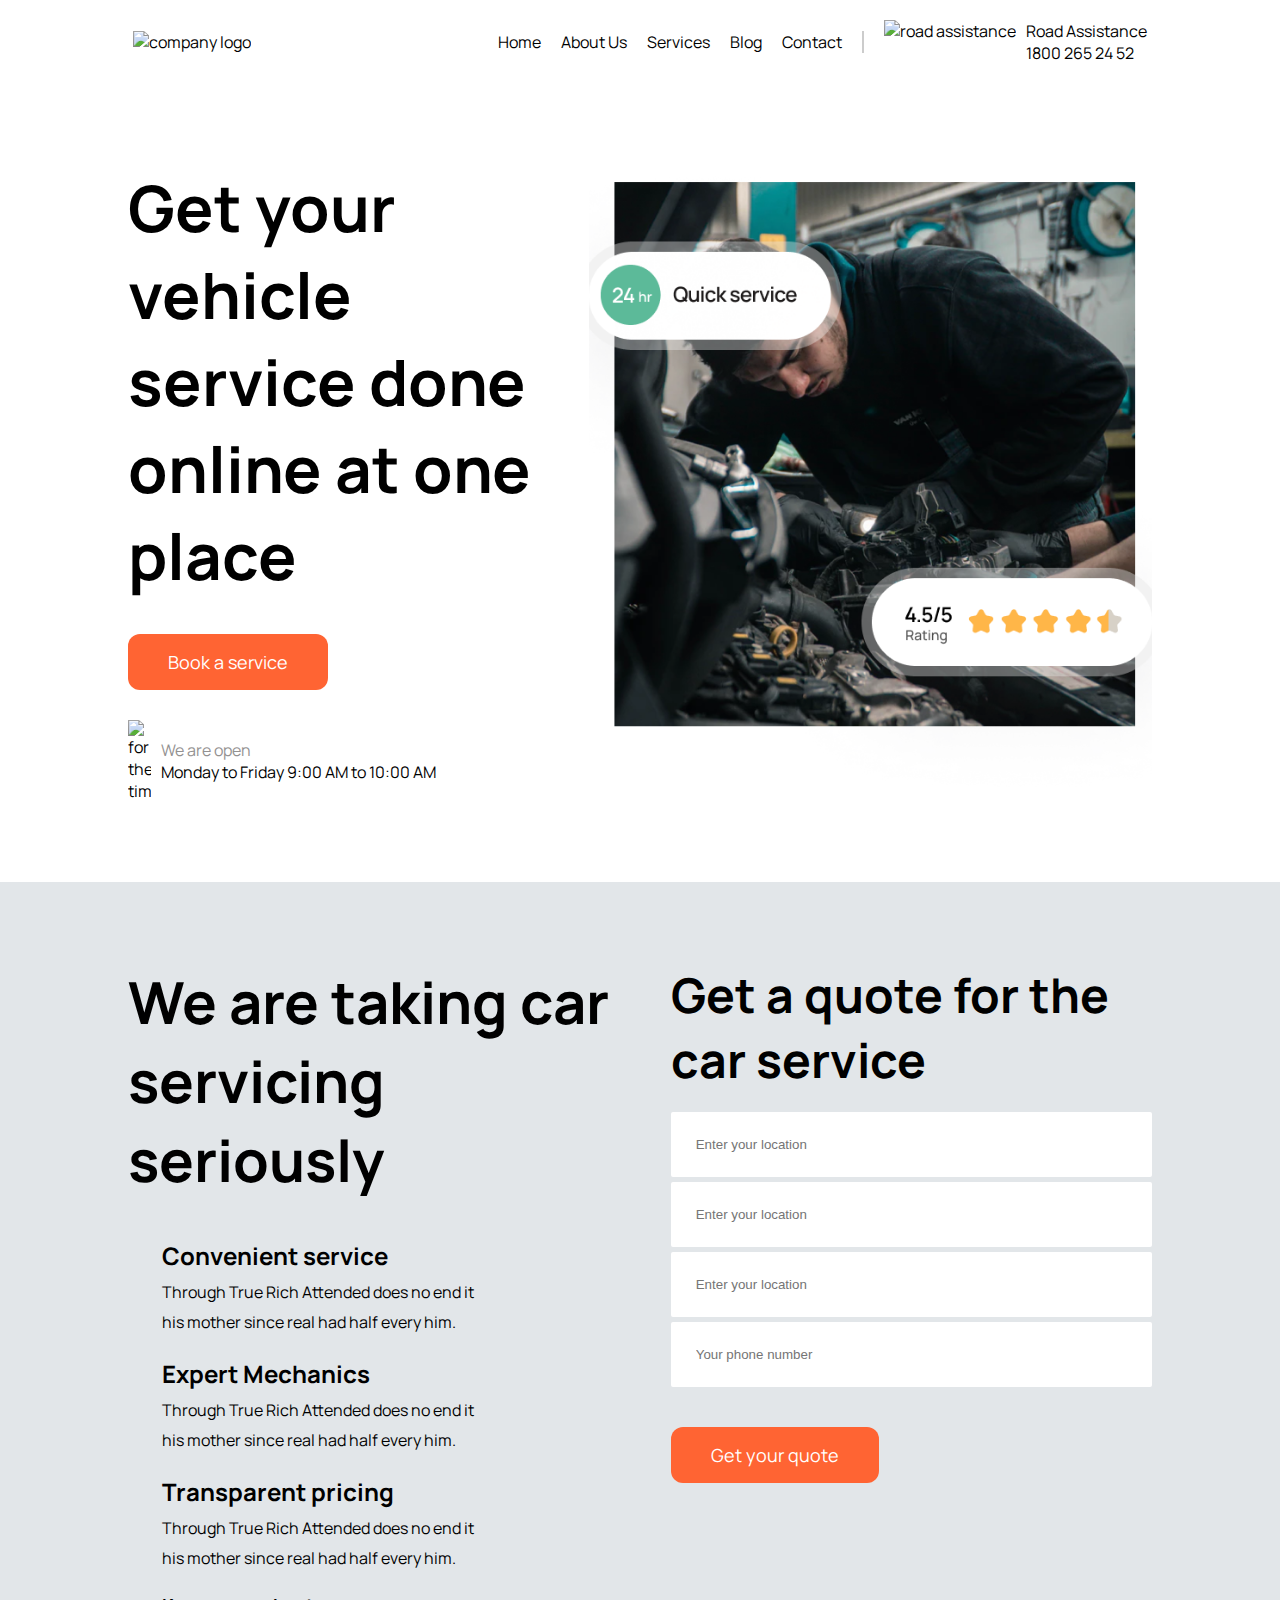
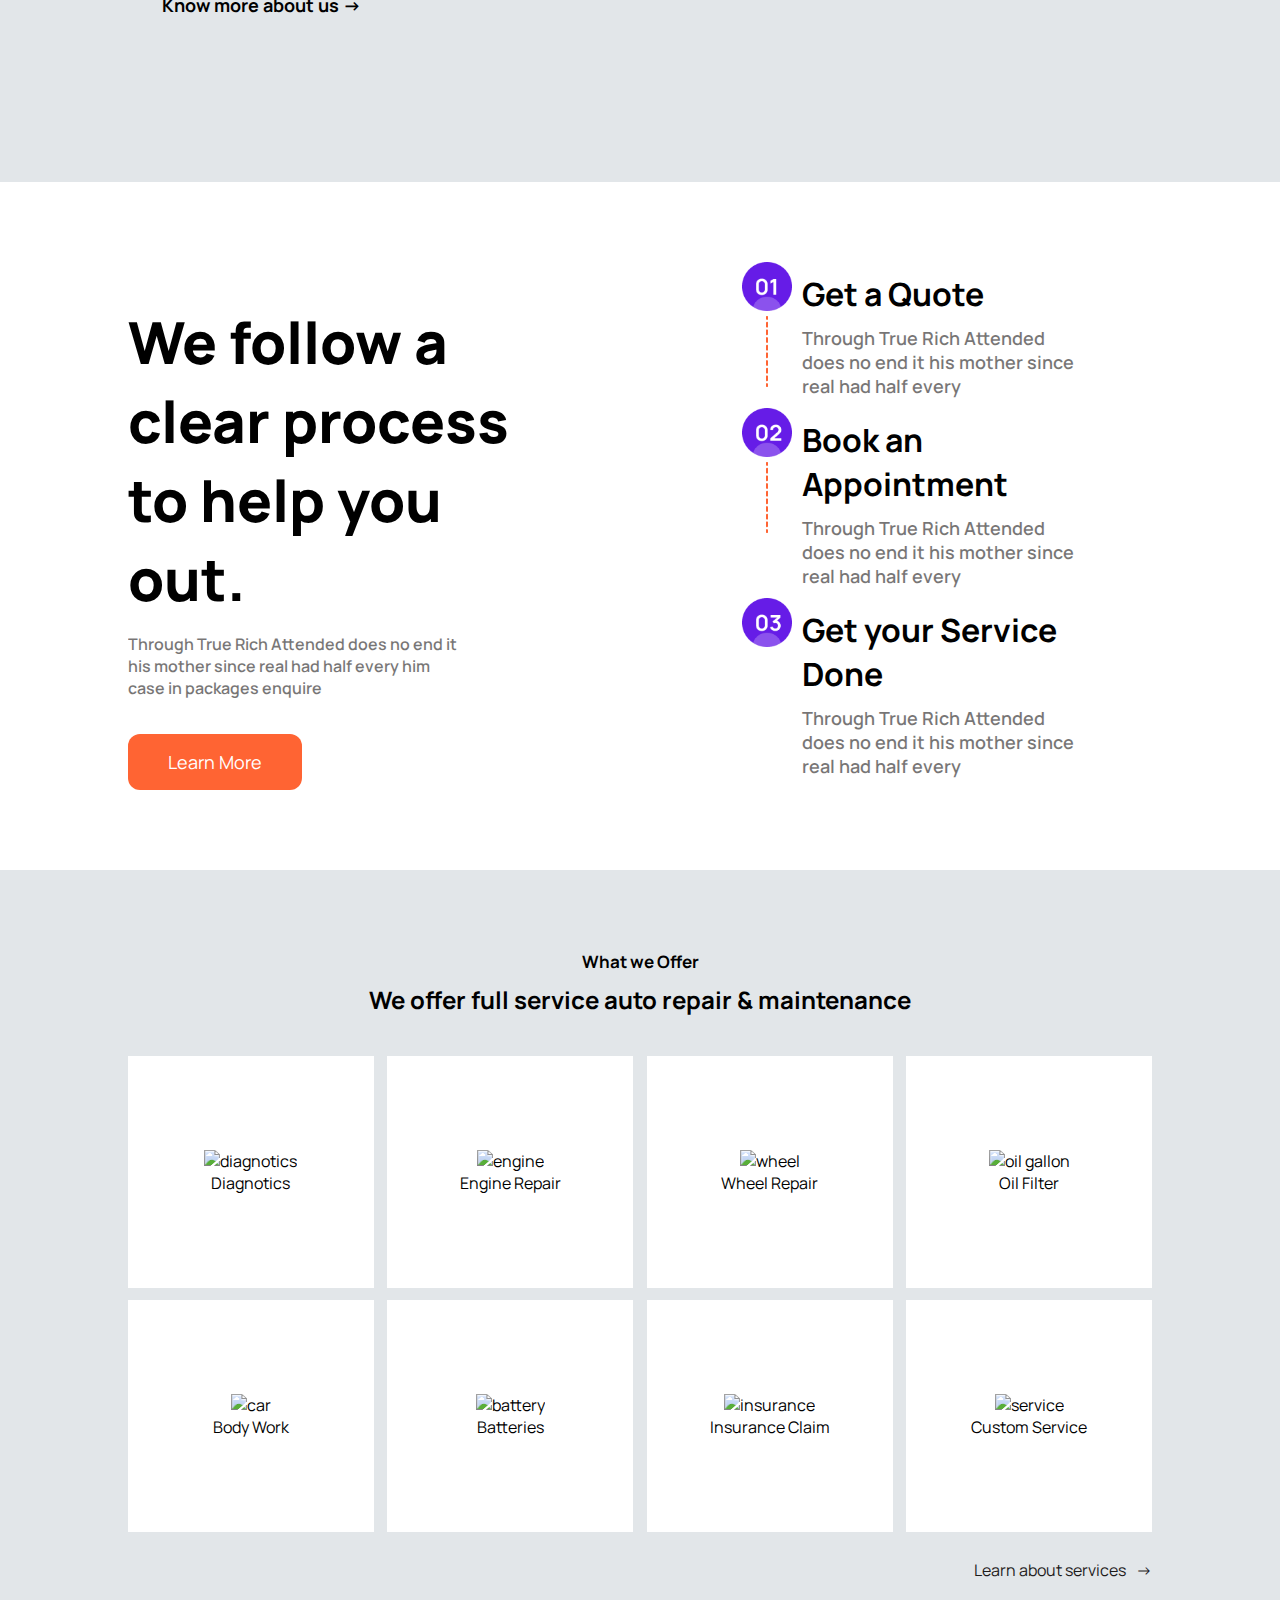
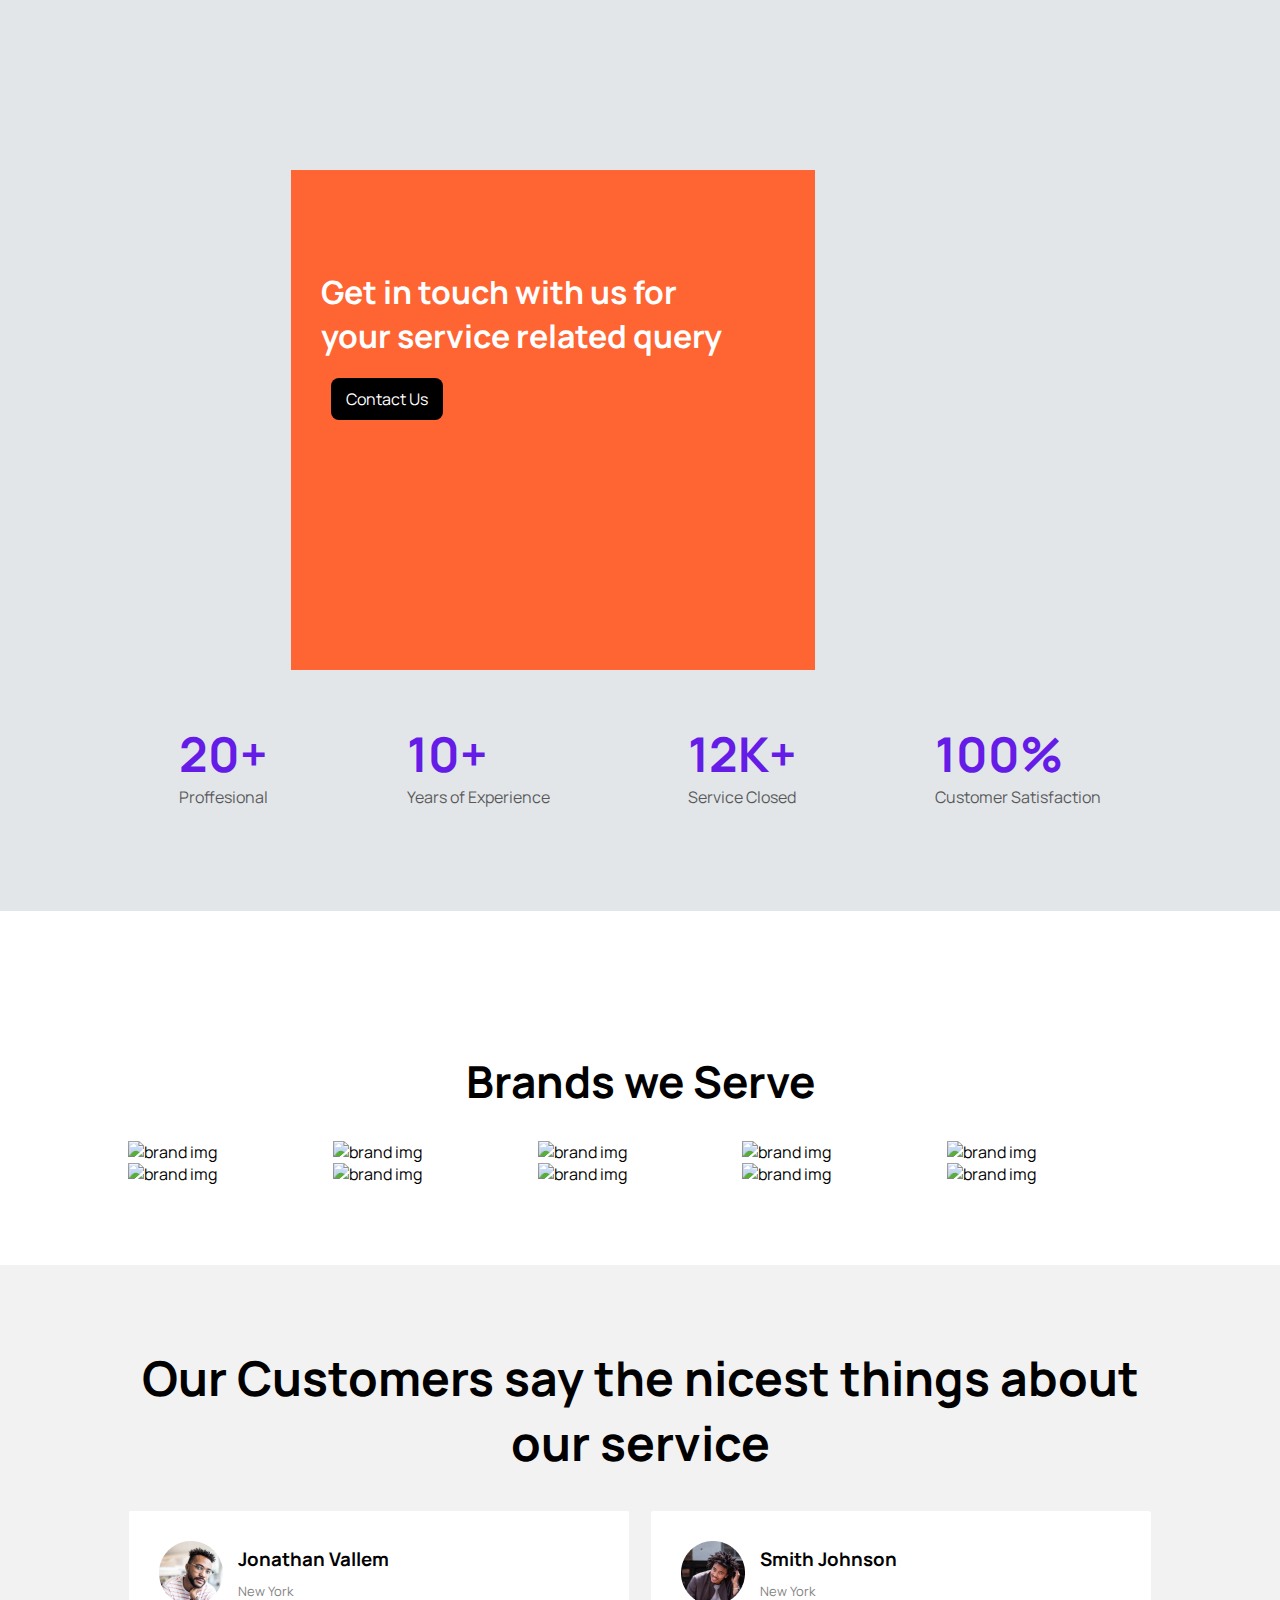
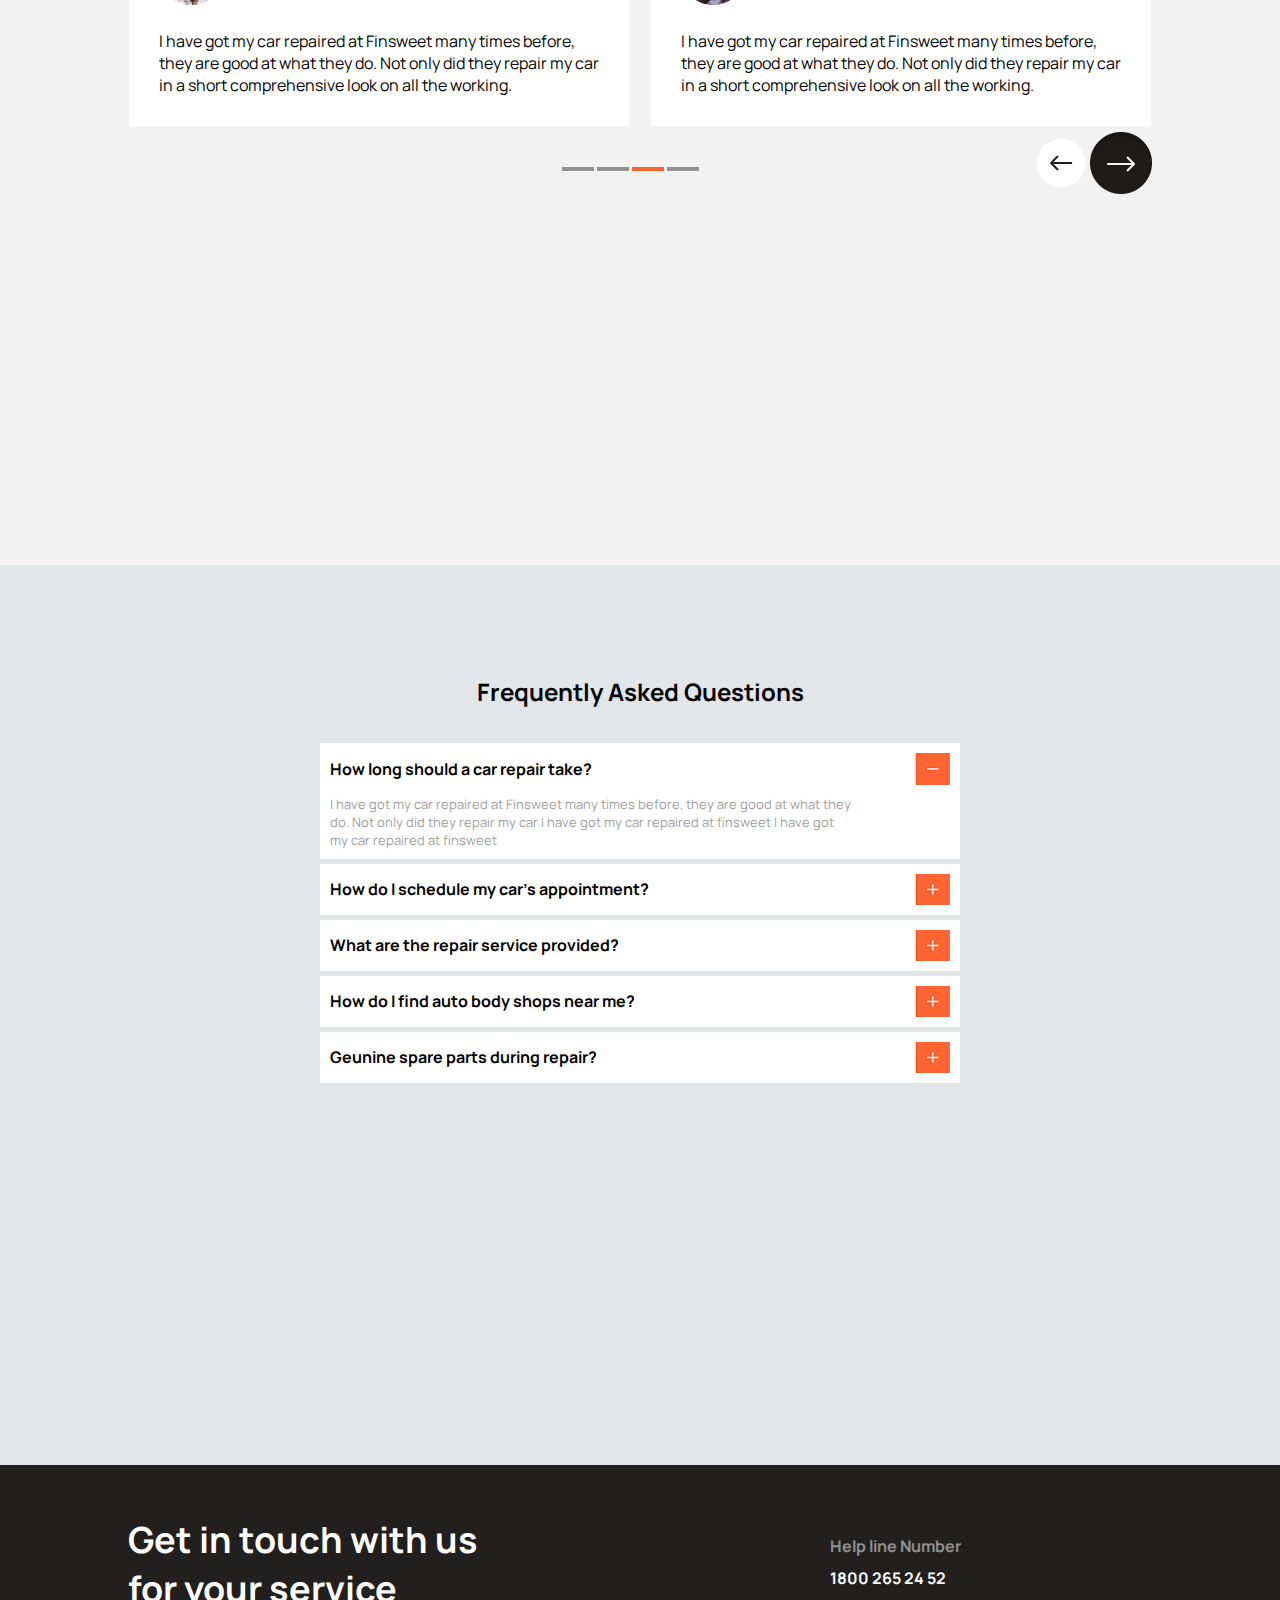
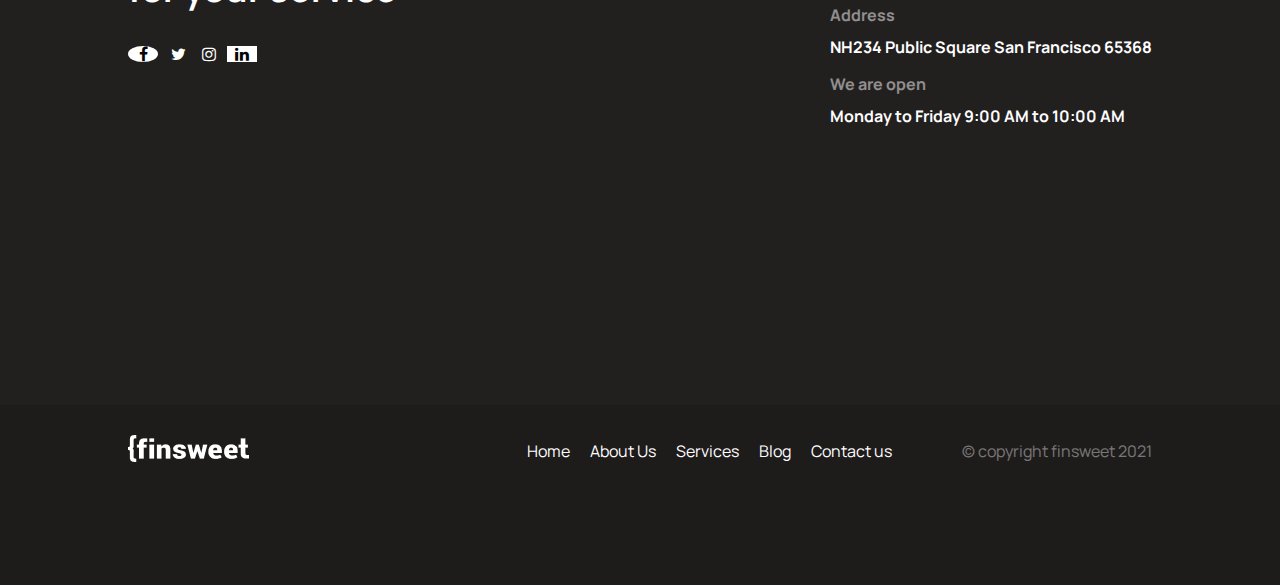
==== commit 3c49ecfb: "update" ====
--- a/index.html
+++ b/index.html
@@ -2,11 +2,15 @@
 <html lang="en" dir="ltr">
   <head>
     <meta charset="utf-8">
-    <link rel="stylesheet" href="/css/style.css">
+    <meta http-equiv="X-UA-Compatible" content="IE-edge">
+    <meta name="viewport" content="width=device-width, initial-scale=1.0">
+    <link href="https://fonts.googleapis.com/css2?family=Manrope:wght@400;600;700;800&display=swap" rel="stylesheet">
+    <link rel="stylesheet" href="css/style.css">
     <link rel="stylesheet" href="https://cdnjs.cloudflare.com/ajax/libs/font-awesome/4.7.0/css/font-awesome.min.css">
     <title>finsweet</title>
   </head>
   <body>
+    <!-- Header -->
     <section>
       <header>
         <div class="container">
@@ -17,9 +21,9 @@
                 <div class="right-section">
                     <div class="navigation">
                         <ul>
-                            <li><a href="#">Home</a></li>
+                            <li><a href="index.html">Home</a></li>
                             <li><a href="#">About Us</a></li>
-                            <li><a href="#">Services</a></li>
+                            <li><a href="services.html">Services</a></li>
                             <li><a href="#">Blog</a></li>
                             <li><a href="#">Contact</a></li>
                         </ul>
@@ -42,12 +46,11 @@
     <!-- hero section -->
     <section id="hero-section">
       <div class="container">
-        <div class="flex">
+        <div class="flex flex-sm-column">
           <div class="text-section">
             <h1>Get your vehicle service done online at one place</h1>
             <a href="#" class="orange-btn">Book a service</a>
-            <div class="time-section
-            ">
+            <div class="time-section">
               <div class="image-box">
                 <img src="https://res.cloudinary.com/duye4a3ff/image/upload/v1650860585/samples/clock_kix8ks.png" alt="for the time">
               </div>
@@ -67,7 +70,7 @@
     <!-- qoute-section -->
     <section id="quote-section">
       <div class="container">
-        <div class="flex">
+        <div class="flex justify-between flex-sm-column">
           <div class="left-section">
             <h2>We are taking car servicing seriously</h2>
             <ul>
@@ -129,119 +132,137 @@
                 <input type="text" name="" value="" placeholder="Enter your location">
               </div>
               <div class="input-box">
-                <input type="text" name="" value="" placeholder="Enter your location">
-              </div>
-              <a href="#" class="orange-btn">Get a quote</a>
+                <input type="text" name="" value="" placeholder="Your phone number">
+              </div>
+              <a href="#" class="orange-btn">Get your quote</a>
             </form>
           </div>
         </div>
       </div>
     </section>
     <!-- Process-Section -->
-    <section class="process-section">
-      <div class="container process-main">
-        <div class="flex">
-          <div class="process-text">
-            <h2>We follow a clear process to help you</h2>
-            <p>Through True Rich Attended does no end it his mother <br> since real had half every him case in package enquire </p>
-            <a href="#" class="orange-btn"> Learn more</a>
-          </div>
-          <div class="process-taken">
-                    <div class="flex">
-                        <div class="img-div">
-                            <img src="https://res.cloudinary.com/duye4a3ff/image/upload/v1650863930/samples/Group_9129_1_e33pf2.png" alt="quote-1" class="process-img">
-                        </div>
-                        <div class="get-quote">
-                            <h4>Get a Quote</h4>
-                            <p>Through True Rich Attended does no<br> end it his mother since real had half<br> every.</p>
-                        </div>
-                    </div>
-                    <div class="vertical-line"></div>
-                    <div class="flex">
-                        <div class="img-div">
-                            <img src="https://res.cloudinary.com/duye4a3ff/image/upload/v1650864030/samples/Group_9130_dahbya.png" alt="quote-2" class="process-img">
-                        </div>
-                        <div class="get-quote">
-                            <h4>Book an Appointment</h4>
-                            <p>Through True Rich Attended does no<br> end it his mother since real had half<br> every.</p>
-                        </div>
-                    </div>
-                    <div class="vertical-line"></div>
-                    <div class="flex">
-                        <div class="img-div">
-                            <img src="https://res.cloudinary.com/duye4a3ff/image/upload/v1650864070/samples/Group_9131_sebxpr.png" alt="quote-3" class="process-img">
-                        </div>
-                        <div class="get-quote">
-                            <h4>Get your Service Done</h4>
-                            <p>Through True Rich Attended does no<br> end it his mother since real had half<br> every.</p>
-                        </div>
-                    </div>
-                </div>
-            </div>
-        </div>
-    </section>
-    <!-- what we offer -->
-    <section id="our-offering" class="background-c-milk padding-section">
+    <section id="process-section">
+      <div class="container">
+        <div class="flex justify-between flex-sm-column">
+          <div class="left-process-section">
+            <h2>We follow a clear process to help you out.</h2>
+            <p>Through True Rich Attended does no end it his mother since real had half every him case in packages enquire</p>
+            <a href="#" class="orange-btn">Learn More</a>
+          </div>
+          <div class="right-process-section">
+            <ul>
+              <li class="flex">
+                <div class="image-process-section">
+                  <img src="img/one.png" alt="first item">
+                  <div class="line-box">
+                    <img src="img/dotted-line.png" alt="centered line">
+                  </div>
+                </div>
+                <div class="text-process-section">
+                  <h2>Get a Quote</h2>
+                  <p>Through True Rich Attended does no end it his mother since real had half every</p>
+                </div>
+              </li>
+              <li class="flex">
+                <div class="image-process-section">
+                  <img src="img/two.png" alt="second item">
+                  <div class="line-box">
+                    <img src="img/dotted-line.png" alt="centered line">
+                  </div>
+                </div>
+                <div class="text-process-section">
+                  <h2>Book an Appointment</h2>
+                  <p>Through True Rich Attended does no end it his mother since real had half every</p>
+                </div>
+              </li>
+              <li class="flex">
+                <div class="image-process-section">
+                  <img src="img/three.png" alt="third item">
+                  <div class="line-box">
+                    <!-- <img src="img/dotted-line.png" alt="centered line"> -->
+                  </div>
+                </div>
+                <div class="text-process-section">
+                  <h2>Get your Service Done</h2>
+                  <p>Through True Rich Attended does no end it his mother since real had half every</p>
+                </div>
+              </li>
+            </ul>
+          </div>
+        </div>
+      </div>
+    </section>
+    <!-- offers-section -->
+    <section id="offers-section">
         <div class="container">
-            <h4>What we Offer</h4>
-            <h2>We offer full service auto repair & maintenance</h2>
-            <div class="flex-aligned">
-                <div class="flex">
-                    <div class="flex-box">
+          <h5>What we Offer</h5>
+          <h2>We offer full service auto repair & maintenance</h2>
+          <div class="offers flex justify-between">
+              <div class="flex-box">
+                    <div>
                         <img src="https://res.cloudinary.com/duye4a3ff/image/upload/v1650864736/samples/Diagnostic_weotmq.png" alt="diagnotics">
                         <p>Diagnotics</p>
                     </div>
-                    <div class="flex-box">
+                </div>
+              <div class="flex-box">
+                    <div>
                         <img src="https://res.cloudinary.com/duye4a3ff/image/upload/v1650864823/samples/Engine_repair_qzugl5.png" alt="engine">
                         <p>Engine Repair</p>
                     </div>
-                    <div class="flex-box selected">
+                </div>
+              <div class="flex-box">
+                    <div>
                         <img src="https://res.cloudinary.com/duye4a3ff/image/upload/v1650864870/samples/wheel_repair_lfy40v.png" alt="wheel">
                         <p>Wheel Repair</p>
                     </div>
-                    <div class="flex-box">
+                </div>
+              <div class="flex-box">
+                    <div>
                         <img src="https://res.cloudinary.com/duye4a3ff/image/upload/v1650864893/samples/oil_filter_uzzmvg.png" alt="oil gallon">
                         <p>Oil Filter</p>
                     </div>
                 </div>
-            </div>
+              <div class="flex-box">
+                    <div>
+                        <img src="https://res.cloudinary.com/duye4a3ff/image/upload/v1650864910/samples/body_work_uyp23v.png" alt="car">
+                        <p>Body Work</p>
+                    </div>
+                </div>
+              <div class="flex-box">
+                    <div>
+                        <img src="https://res.cloudinary.com/duye4a3ff/image/upload/v1650864934/samples/battery_ovwwxy.png" alt="battery">
+                        <p>Batteries</p>
+                    </div>
+                </div>
+              <div class="flex-box">
+                    <div>
+                        <img src="https://res.cloudinary.com/duye4a3ff/image/upload/v1650864977/samples/insurance_claim_yf3t4a.png" alt="insurance">
+                        <p>Insurance Claim</p>
+                    </div>
+                </div>
+              <div class="flex-box">
+                    <div>
+                        <img src="https://res.cloudinary.com/duye4a3ff/image/upload/v1650865000/samples/customer_service_ydpgvw.png" alt="service">
+                        <p>Custom Service</p>
+                    </div>
+                </div>
+            </div>
+            <div class="learn-arrow">
+            <a href="#">Learn about services<span> &#8594;</span></a>
+            </div>
+      </div>
+    </section>
+    <!-- Get in touch section -->
+    <section id="contact-us">
+        <div class="flex contact-us-sm">
+            <div class="contact-bg">
 
-        <div class="flex-aligned">
-            <div class="flex">
-                <div class="flex-box">
-                    <img src="https://res.cloudinary.com/duye4a3ff/image/upload/v1650864910/samples/body_work_uyp23v.png" alt="car">
-                    <p>Body Work</p>
-                </div>
-                <div class="flex-box">
-                    <img src="https://res.cloudinary.com/duye4a3ff/image/upload/v1650864934/samples/battery_ovwwxy.png" alt="battery">
-                    <p>Batteries</p>
-                </div>
-                <div class="flex-box">
-                    <img src="https://res.cloudinary.com/duye4a3ff/image/upload/v1650864977/samples/insurance_claim_yf3t4a.png" alt="insurance">
-                    <p>Insurance Claim</p>
-                </div>
-                <div class="flex-box">
-                    <img src="https://res.cloudinary.com/duye4a3ff/image/upload/v1650865000/samples/customer_service_ydpgvw.png" alt="service">
-                    <p>Custom Service</p>
-                </div>
-            </div>
-        </div>
-        <div class="flex offer-link">
-            <a href="">Learn about services<span> &#8594;</span></a>
-        </div>
-        </div>
-      </div>
-    </section>
-    <!-- Get in touch section -->
-    <section id="contact-us" class="background-c-milk">
-        <div class="flex">
-            <div class="contact-bg">
-                <div class="contact-flexbox">
-                    <div class="flexbox-text">
-                        <h4>Get in touch with us for your service related query</h4>
-                        <div class="button">
-                            <a href="#" class="black-btn" >Contact Us</a>
-                        </div>
+            </div>
+            <div class="contact-flexbox">
+                <div class="flexbox-text">
+                    <h4>Get in touch with us for your service related query</h4>
+                    <div class="button">
+                        <a href="#" class="black-btn" >Contact Us</a>
                     </div>
                 </div>
             </div>
@@ -249,9 +270,9 @@
 
             </div>
         </div>
-        <div class="container">
+        <div class="container contact-us-container">
             <div class="finsweet-ratings">
-                <div class="flex flex-properties">
+                <div class="flex flex-properties contact-sm-flex">
                     <div class="professional">
                         <h4 class="rating-amount">20+</h4>
                         <p>Proffesional</p>
@@ -279,38 +300,34 @@
                 <h2>Brands we Serve</h2>
                 <div class="flex brand-div">
                     <div class="brand-img">
-                        <img src="https://res.cloudinary.com/duye4a3ff/image/upload/v1650870783/samples/logo-8_1_jrjd8f.png" alt="brand img" width="150">
-                    </div>
-                    <div class="brand-img">
-                        <img src="https://res.cloudinary.com/duye4a3ff/image/upload/v1650870477/samples/logo-6_ixuefp.png" alt="brand img" width="150">
-                    </div>
-                    <div class="brand-img">
-                        <img src="https://res.cloudinary.com/duye4a3ff/image/upload/v1650870686/samples/logo-7_1_xwra1c.png" alt="brand img" width="150">
-                    </div>
-                    <div class="brand-img">
-                        <img src="https://res.cloudinary.com/duye4a3ff/image/upload/v1650870405/samples/logo-3_aaofwv.png" alt="brand img" width="150">
-                    </div>
-                    <div class="brand-img">
-                        <img src="https://res.cloudinary.com/duye4a3ff/image/upload/v1650870264/samples/logo-1_1_boqaqr.png" alt="brand img" width="150">
-                    </div>
-                </div>
-                <div class="our-brands">
-                    <div class="flex brand-div">
-                        <div class="brand-img">
-                            <img src="https://res.cloudinary.com/duye4a3ff/image/upload/v1650870783/samples/logo-8_1_jrjd8f.png" alt="brand img" width="150">
-                        </div>
-                        <div class="brand-img">
-                            <img src="https://res.cloudinary.com/duye4a3ff/image/upload/v1650870477/samples/logo-6_ixuefp.png" alt="brand img" width="150">
-                        </div>
-                        <div class="brand-img">
-                            <img src="https://res.cloudinary.com/duye4a3ff/image/upload/v1650870686/samples/logo-7_1_xwra1c.png" alt="brand img" width="150">
-                        </div>
-                        <div class="brand-img">
-                            <img src="https://res.cloudinary.com/duye4a3ff/image/upload/v1650870405/samples/logo-3_aaofwv.png" alt="brand img" width="150">
-                        </div>
-                        <div class="brand-img">
-                            <img src="https://res.cloudinary.com/duye4a3ff/image/upload/v1650870264/samples/logo-1_1_boqaqr.png" alt="brand img" width="150">
-                        </div>
+                        <img src="https://res.cloudinary.com/duye4a3ff/image/upload/v1650870783/samples/logo-8_1_jrjd8f.png" alt="brand img">
+                    </div>
+                    <div class="brand-img">
+                        <img src="https://res.cloudinary.com/duye4a3ff/image/upload/v1650870477/samples/logo-6_ixuefp.png" alt="brand img">
+                    </div>
+                    <div class="brand-img">
+                        <img src="https://res.cloudinary.com/duye4a3ff/image/upload/v1650870686/samples/logo-7_1_xwra1c.png" alt="brand img">
+                    </div>
+                    <div class="brand-img">
+                        <img src="https://res.cloudinary.com/duye4a3ff/image/upload/v1650870405/samples/logo-3_aaofwv.png" alt="brand img">
+                    </div>
+                    <div class="brand-img">
+                        <img src="https://res.cloudinary.com/duye4a3ff/image/upload/v1650870264/samples/logo-1_1_boqaqr.png" alt="brand img">
+                    </div>
+                    <div class="brand-img">
+                        <img src="https://res.cloudinary.com/duye4a3ff/image/upload/v1650870783/samples/logo-8_1_jrjd8f.png" alt="brand img">
+                    </div>
+                    <div class="brand-img">
+                        <img src="https://res.cloudinary.com/duye4a3ff/image/upload/v1650870477/samples/logo-6_ixuefp.png" alt="brand img">
+                    </div>
+                    <div class="brand-img">
+                        <img src="https://res.cloudinary.com/duye4a3ff/image/upload/v1650870686/samples/logo-7_1_xwra1c.png" alt="brand img">
+                    </div>
+                    <div class="brand-img">
+                        <img src="https://res.cloudinary.com/duye4a3ff/image/upload/v1650870405/samples/logo-3_aaofwv.png" alt="brand img">
+                    </div>
+                    <div class="brand-img">
+                        <img src="https://res.cloudinary.com/duye4a3ff/image/upload/v1650870264/samples/logo-1_1_boqaqr.png" alt="brand img">
                     </div>
                 </div>
             </div>
@@ -322,7 +339,7 @@
         <div class="comments-heading">
           <h2>Our Customers say the nicest things about our service</h2>
         </div>
-        <div class="flex">
+        <div class="flex comment-sm-flex">
           <div class="left-comment">
             <div class="flex">
               <div class="">
@@ -348,9 +365,7 @@
             <p>I have got my car repaired at Finsweet many times before, they are good at what they do. Not only did they repair my car in a short comprehensive look on all the working.</p>
           </div>
         </div>
-        <div class="down-comments
-
-        ">
+        <div class="down-comments">
           <div class="dash">
             <img src="img/line.png" alt="a line">
             <img src="img/line.png" alt="a line">
@@ -406,7 +421,7 @@
     <!-- information -->
     <section id="information">
       <div class="container">
-        <div class="flex info-flex">
+        <div class="flex info-flex info-sm-flex">
           <div class="info-left">
             <h2>Get in touch with us for your service</h2>
             <div class="info-icons">
@@ -421,9 +436,7 @@
               <h4>Help line Number</h4>
               <p>1800 265 24 52</p>
             </div>
-            <div class="inf
-
-            o-right-content">
+            <div class="info-right-content">
               <h4>Address</h4>
               <p>NH234 Public Square San Francisco 65368</p>
             </div>
@@ -438,16 +451,16 @@
     <!-- footer -->
     <section id="footer">
       <div class="container">
-        <div class="flex flex-justify">
+        <div class="flex flex-justify footer-sm-flex">
           <div class="logo">
               <img src="img/Logo.png" alt="company logo">
           </div>
-          <div class="flex footer-nav">
+          <div class="flex footer-nav footer-sm-flex">
             <div class="nav">
               <ul>
-                <li><a href="#">Home</a></li>
+                <li><a href="index.html">Home</a></li>
                 <li><a href="#">About Us</a></li>
-                <li><a href="#">Services</a></li>
+                <li><a href="service.html">Services</a></li>
                 <li><a href="#">Blog</a></li>
                 <li><a href="#">Contact us</a></li>
               </ul>
--- a/css/style.css
+++ b/css/style.css
@@ -4,11 +4,16 @@
     box-sizing: border-box;
 }
 
+body {
+  font-family: 'Manrope', sans-serif;
+}
+
 .container {
     width: 80%;
     margin: 0 auto;
 }
 
+/* header */
 .main-header {
     display: flex;
     justify-content: space-between;
@@ -47,26 +52,35 @@
 .road-assistance .icon {
     margin-right: 10px;
 }
+
 .flex{
   display: flex;
 }
+
 #hero-section .text-section {
   width: 45%;
 }
+
+#hero-section .image-section {
+  width: 55%;
+}
+
 #hero-section, #quote-section {
   padding: 80px 0;
 }
+
 #hero-section .image-section {
-  width: 55%;
-  background-image: url(https://res.cloudinary.com/duye4a3ff/image/upload/v1650860722/samples/Header_Image_koi1xo.png);
+  background-image: url(../img/header-image.png);
   background-size: cover;
   background-position: center;
-  height: 68vh;
-}
+  min-height: 68vh;
+}
+
 .text-section h1 {
   font-size: 64px;
 
 }
+
 .orange-btn {
   background: #ff6433;
   border-radius: 12px;
@@ -74,14 +88,17 @@
   text-decoration: none;
   color: #ffffff;
   font-size: 18px;
-  margin-top: 25px;
+  margin-top: 35px;
   display: inline-block;
-}
+  cursor: pointer;
+}
+
 .time-section {
   display: flex;
   align-items: center;
   margin-top: 30px;
 }
+
 .text-section .image-box {
   width: 5%;
   margin-right: 10px;
@@ -89,210 +106,258 @@
   align-items: center;
   justify-content: center;
 }
+
 .text-section .time-text {
   width: 95%;
 }
+
 .time-section img {
   width: 100%;
 }
+
 .light-grey {
   color: #939191;
 }
+
 /* quote section */
 #quote-section {
   background: #E2E6E9;
-}
-.left-section {
-  padding-right: 70px;
-}
+  min-height: 100vh;
+}
+
+#quote-section .left-section, #quote-section .right-form-section {
+  width: 47%;
+}
+
 #quote-section ul {
   list-style: none;
 }
+
 #quote-section ul li {
   margin-bottom: 20px;
 }
+
 #quote-section .left-section h2 {
-  margin-bottom: 30px;
-  font-size: 48px;
-}
+  margin-bottom: 40px;
+  font-size: 58px;
+}
+
 #quote-section .left-section .image-box {
   width: 5%;
   margin-right: 10px;
 }
+
 #quote-section .left-section .image-box img {
   width: 100%;
 }
+
 #quote-section .left-section .text-box {
-  width: 100%;
-}
+  width: 65%;
+}
+
+#quote-section .left-section .text-box p {
+  line-height: 30px;
+}
+
 #quote-section .left-section .text-box h5 {
   font-size: 24px;
   margin-bottom: 5px;
 }
+
 #quote-section .right-form-section h3 {
-  font-size: 42px;
-}
+  font-size: 48px;
+}
+
 form{
     margin-top: 20px;
 }
+
 #quote-section .right-form-section input {
     width: 100%;
-    padding: 15px;
-    margin-bottom: 3px;
+    padding: 25px;
+    margin-bottom: 5px;
     border: none;
     border-radius: 2px;
 }
-input:focus{
+
+input:focus {
     border-color: #f66539;
     outline: 0;
     box-shadow: 0 0 0 0.2rem rgba(255, 100, 51, 0.25);
 }
+
 .know-more a {
     text-decoration: none;
     color: black;
     font-size: 18px;
-}
+    font-weight: bolder;
+}
+
 /* Process section */
-.padding-section{
-    padding: 8% 0;
-}
-.process-text{
-    width: 45%;
-    margin: 0 auto;
-}
-.process-main {
-  padding: 70px 0;
-}
-.process-text h2{
-    padding-top: 20px;
-    margin-bottom: 30px;
-    font-size: 48px;
-}
-.process-text p{
-    color: #1E1B1B;
-    opacity: 0.6;
-}
-.process-taken{
-    width: 45%;
-    margin: 0 auto;
-}
-.get-quote h4{
-    font-size: 26px;
-    padding-bottom: 10px;
-}
-.get-quote p{
-    color: #1E1B1B;
-    opacity: 0.6;
-}
-.img-div{
-    width: 50px;
-    margin-right: 20px;
-}
-.process-img{
-    width: 50px;
-}
-.vertical-line{
-    border-left: 2px dotted #FF6433;
-    height: 50px;
-    margin-left: 5%;
-    margin-top: -30px;
-    margin-bottom: 20px;
-}
-/* What we offer */
-.background-c-milk{
-    background-color: #F2F2F2;;
-}
-#our-offering h4{
-    text-align: center;
-    font-size: 20px;
-}
-#our-offering h2{
-    width: 60%;
-    text-align: center;
-    padding-top: 20px;
-    margin:  0 auto 40px auto;
-    font-size: 42px;
-}
-.flex-aligned{
-    display: flex;
-    justify-content: center;
-    align-items: center;
-    width: 80%;
-    margin: auto;
-}
-.flex-box{
-    justify-content: center;
-    align-items: center;
-    padding: 40px;
-    height: 150px;
-    width: 220px;
-    text-align: center;
-    background-color: #FFFFFF;
-    margin-right: 1%;
-    margin-bottom: 1%;
-    color: black;
-}
-.flex-box p{
-    padding-top: 5px;
-}
-.flex-box:hover{
-    background-color: #FF6433;
-    color: white;
-    font-weight: bold;
-}
-.selected{
-    background-color: #FF6433;
-    color: white;
-    font-weight: bold;
-}
-.offer-link{
-    display: flex;
-    justify-content: flex-end;
-    padding-top: 10px;
-}
-.offer-link a{
-    text-decoration: none;
-    color: black;
-    font-size: 16px;
-}
-.offer-link a:hover{
-    color: #FF6433;
-}
+#process-section {
+  padding: 80px 0;
+}
+
+#process-section .left-process-section {
+  width: 55%;
+}
+
+#process-section .right-process-section {
+  width: 40%;
+}
+
+#process-section .right-process-section .image-process-section {
+  width: 12%;
+  text-align: center;
+  margin-right: 10px;
+}
+
+#process-section .right-process-section .text-process-section {
+  width: 70%;
+}
+
+#process-section .right-process-section .image-process-section img {
+  width: 100%;
+}
+
+#process-section .right-process-section .image-process-section .line-box img {
+  width: 2px;
+}
+
+#process-section .right-process-section .text-process-section h2 {
+  font-size: 32px;
+  font-weight: 700;
+  padding-top: 10px;
+}
+
+#process-section .right-process-section .text-process-section p {
+  font-size: 18px;
+  font-weight: 600;
+  padding-top: 10px;
+  color: #1E1B1B;
+  opacity: 0.6;
+}
+
+.justify-between {
+  justify-content: space-between;
+}
+
+#process-section .right-process-section ul li {
+  margin-bottom: 10px;
+}
+
+#process-section .left-process-section h2 {
+  font-size: 58px;
+  font-weight: 800;
+  margin-top: 40px;
+  width: 70%;
+}
+
+#process-section .left-process-section p {
+  font-size: 16px;
+  font-weight: 600;
+  color: #1E1B1B;
+  opacity: 0.6;
+  width: 60%;
+  margin-top: 15px;
+}
+
+/* offers-section */
+
+#offers-section {
+  padding: 80px 0;
+  background: #E2E6E9;
+  min-height: 100vh;
+}
+
+#offers-section h2, #offers-section h5 {
+  text-align: center;
+}
+
+#offers-section h5 {
+  margin-bottom: 10px;
+  font-size: 17px;
+}
+
+#offers-section .offers .flex-box {
+  background: #fff;
+  height: 232px;
+  display: flex;
+  justify-content: center;
+  align-items: center;
+  text-align: center;
+  width: 24%;
+  margin-bottom: 12px;
+}
+
+#offers-section .offers {
+  flex-wrap: wrap;
+  margin-top: 40px;
+  margin-bottom: 15px;
+}
+
+#offers-section .offers .flex-box:hover {
+  background: #FF6433;
+  color: #fff;
+}
+
+.learn-arrow {
+  display: flex;
+  justify-content: flex-end;
+}
+
+.learn-arrow a {
+  display:flex;
+  text-decoration: none;
+  color: #1E1B1B;
+}
+
+.learn-arrow span {
+  margin-left: 10px;
+}
+
 /*Get in touch section*/
-#contact-us{
+
+#contact-us {
     padding-bottom: 8%;
-}
-.contact-bg{
+    background: #E2E6E9;
+}
+
+.contact-bg {
     background-image: url(https://res.cloudinary.com/duye4a3ff/image/upload/v1650868026/samples/Image_1_ocmnjq.png);
     background-size: cover;
-    background-position: center;
-    width: 50%;
-    height: 60vh;
-}
-.contact-bg2{
+    background-position: left;
+    width: 25%;
+    height: 500px;
+}
+
+.contact-bg2 {
     background-image: url(https://res.cloudinary.com/duye4a3ff/image/upload/v1650868008/samples/ovGrEUgrkyE_txpm96.png);
     background-size: cover;
     background-position: center;
-    width: 50%;
-    height: 60vh;
-}
-.contact-flexbox{
-    margin-left: 30%;
+    width: 40%;
+    height: 500px;
+}
+
+.contact-flexbox {
     background-color: #FF6433;
-    height: 60vh;
-    width: 40vw;
-}
-.flexbox-text h4{
-    padding-top: 80px;
-    margin: auto;
+    height: 500px;
+    width: 45%;
+}
+
+.flexbox-text h4 {
+    padding-top: 100px;
+    margin-left: 30px;
     width: 80%;
-    font-size: 24px;
+    font-size: 32px;
     color: white;
 }
+
 .button{
     width: 65%;
     margin: 30px auto 0 40px;
 }
+
 .black-btn{
     text-decoration: none;
     color: white;
@@ -300,42 +365,56 @@
     background-color: black;
     border-radius: 8px;
 }
+
 .flex-properties{
     width: 90%;
     margin: auto;
     justify-content: space-between;
 }
-.finsweet-ratings{
+
+.finsweet-ratings {
     margin-top: 5%;
 }
-.rating-amount{
+
+.rating-amount {
     font-size: 48px;
     color: #661CE7;
     font-weight: bold;
 }
-.rating-amount:hover{
+
+.rating-amount:hover {
     color: #FF6433;
 }
-.finsweet-ratings p{
+
+.finsweet-ratings p {
     color: #1E1B1B;
     opacity: 0.7;
 }
+
 /* brands-section */
-.our-brands h2{
+
+#brands{
+    padding: 80px 0;
+}
+
+.our-brands h2 {
     font-size: 44px;
     text-align: center;
-    padding-top: 100px;
+    padding-top: 60px;
     padding-bottom: 30px;
 }
-#brands{
-    padding-bottom: 40px;
-}
-.brand-div{
-    width: 100%;
-    justify-content: space-between;
-}
+
+.brand-div {
+    width: 100%;
+    flex-wrap: wrap;
+}
+
 .brand-img {
-  width: 26%;
+  width: 20%;
+}
+
+.brand-img img {
+
 }
 
 /* comments */
@@ -343,13 +422,15 @@
 #comments {
   background-color:#f2f2f2;
   min-height: 100vh;
-  padding-top: 40px;
-}
+  padding: 80px 0;
+}
+
 #comments .comments-heading {
   text-align: center;
   font-weight: 700;
   font-size: 32px;
 }
+
 #comments .left-comment {
   background-color: white;
   border: 1px solid #f2f2f2;
@@ -358,6 +439,7 @@
   margin-right: 10px;
   border-radius: 2px;
 }
+
 #comments .right-comment {
   background-color: white;
   border: 1px solid #f2f2f2;
@@ -371,20 +453,24 @@
   margin-left: 15px;
   padding-top: 5px;
 }
+
 .name-comment p {
   opacity: 0.5;
   padding-top: 10px;
   font-size: 13px;
 }
+
 .left-comment > p, .right-comment > p {
   padding-top: 20px;
 }
+
 .comments-arrow {
   display: flex;
   justify-content: flex-end;
   align-items: center;
   display: inline-flex;
 }
+
 .down-comments {
   display: flex;
   justify-content: space-between;
@@ -395,8 +481,8 @@
 .comments-arrow img {
   padding-left: 5px;
 }
+
 #comments .dash {
-  align-items: center;
   margin: auto;
   padding-left: 100px;
 }
@@ -406,6 +492,7 @@
 #questions {
   background: #E2E6E9;
   min-height: 100vh;
+  padding: 80px 0;
 }
 
 #questions .questions-content {
@@ -433,6 +520,7 @@
   width: 85%;
   padding: 0 10px 10px 10px;
 }
+
 .questions-box-p {
   background: white;
 }
@@ -443,7 +531,7 @@
   background: #1E1B1B;
   opacity: 0.98;
   color: white;
-  min-height: 80vh;
+  min-height: 60vh;
 }
 
 .info-flex {
@@ -461,6 +549,7 @@
 .fa:hover {
   opacity: 0.7;
 }
+
 .fa-facebook {
   background: white;
   color: black;
@@ -469,6 +558,7 @@
 
 .fa-twitter {
   color: white;
+  padding-left: 5px;
 }
 
 .fa-instagram {
@@ -487,6 +577,10 @@
 .info-left h2 {
   font-size: 36px;
   width: 60%;
+}
+
+.info-right {
+  margin-top: 20px;
 }
 
 .info-right h4 {
@@ -534,3 +628,334 @@
   margin-left: 50px;
   opacity: 0.4;
 }
+
+/* Tablet view */
+@media (max-width: 769px) {
+
+  .container {
+    width: 90%;
+  }
+
+  .road-assistance {
+    display: none;
+  }
+
+  .text-section h1, #quote-section .left-section h2, #quote-section .right-form-section h3, #process-section .left-process-section h2, .comments-heading h2 {
+    font-size: 35px;
+  }
+
+  #quote-section .left-section .image-box {
+    width: 15%;
+  }
+
+  #quote-section .left-section .text-box {
+    width: 70%;
+  }
+
+  #process-section .right-process-section .image-process-section {
+    width: 15%;
+  }
+
+  #process-section .right-process-section .text-process-section h2 {
+    padding-top: 0;
+    font-size: 24px;
+  }
+
+  #offers-section .offers .flex-box {
+    width: 32%;
+  }
+
+  .contact-bg, .contact-bg2, .contact-flexbox{
+    height: 350px;
+    width: 100%;
+  }
+
+  .rating-amount {
+    font-size: 32px;
+  }
+
+  .brand-img {
+    width: 33%;
+  }
+
+  .footer-nav ul {
+    flex-direction: column;
+    align-items: center;
+    margin-bottom: 20px;
+    margin-top: 20px;
+  }
+
+  .nav-copy {
+    margin-bottom: 30px;
+    margin-left: 0;
+  }
+
+  .footer-nav ul li {
+    margin-right: 0;
+    margin-bottom: 15px;
+  }
+
+  .footer-sm-flex {
+    flex-direction: column;
+  }
+
+}
+
+
+/* mobile view */
+@media (max-width: 426px) {
+  .main-header {
+    flex-direction: column;
+    align-items: flex-start;
+  }
+
+  .right-section {
+    flex-direction: column;
+    align-items: flex-start;
+    width: 100%;
+    display: none;
+  }
+
+  .right-section .navigation ul {
+    flex-direction: column;
+
+  }
+
+  .right-section .navigation {
+    border: none;
+    width: 100%;
+  }
+
+  .right-section ul li {
+    padding: 10px 0;
+    margin-right: 0;
+  }
+
+  .right-section ul li a {
+    display: block;
+  }
+
+  .flex-sm-column {
+    flex-direction: column;
+  }
+
+  #hero-section .image-section, #hero-section .text-section{
+    width: 100%;
+  }
+
+  #hero-section .text-section {
+    order: 2;
+  }
+
+  #hero-section .image-section {
+    order: 1;
+  }
+
+  .text-section h1 {
+    font-size: 35px;
+  }
+
+  #quote-section, #hero-section {
+    padding: 50px 0;
+  }
+
+  #quote-section .left-section, #quote-section .right-form-section {
+    width: 100%;
+  }
+
+  #quote-section .left-section .image-box {
+    width: 14%;
+    padding-top: 10px;
+  }
+
+  .text-section .image-box {
+    width: 10%;
+  }
+
+  #quote-section .left-section .text-box {
+    width: 80%;
+  }
+
+  #quote-section .left-section h2, #quote-section .right-form-section h3 {
+    font-size: 35px;
+  }
+
+  #quote-section .left-section {
+    margin-bottom: 40px;
+  }
+
+  #process-section .left-process-section, #process-section .right-process-section {
+    width: 100%;
+  }
+
+  #process-section .left-process-section h2 {
+    width: 100%;
+    font-size: 32px;
+  }
+
+  #process-section .left-process-section p {
+    width: 100%;
+  }
+
+  #process-section .left-process-section {
+    margin-bottom: 40px;
+  }
+
+  #process-section .right-process-section .text-process-section h2 {
+    padding-top: 0;
+    width: 100%;
+    font-size: 22px;
+  }
+
+  #process-section .right-process-section .text-process-section p {
+    width: 100%;
+  }
+
+  #process-section {
+    padding: 30px 0;
+  }
+
+  #offers-section .offers .flex-box {
+    width: 49%;
+  }
+
+  .contact-us-sm {
+    min-height: 200px;
+    flex-direction: column;
+  }
+
+  .contact-flexbox {
+      margin-left: 0;
+  }
+
+  .flexbox-text h4 {
+    font-size: 14px;
+    padding-top: 20px;
+    width: 100%;
+  }
+
+  .contact-bg, .contact-bg2, .contact-flexbox{
+    height: 110px;
+    width: 100%;
+  }
+
+  .contact-bg2 {
+    margin-bottom: 20px;
+  }
+
+  .button {
+    text-align: center;
+    margin: 30px 0 0 0;
+    width: 100%;
+  }
+
+  .black-btn {
+    padding: 10px;
+    font-size: 14px;
+  }
+
+  .rating-amount {
+    font-size: 24px;
+  }
+
+  .contact-us-container {
+    width: 100%;
+  }
+
+  .contact-sm-flex {
+    flex-direction: column;
+    align-items: center;
+    text-align: center;
+  }
+
+  .professional, .experience, .service-closed, .satisfaction {
+    margin-bottom: 15px;
+  }
+
+  .finsweet-ratings p {
+    font-size: 12px;
+  }
+
+  .finsweet-ratings {
+      margin-top: 0;
+  }
+
+  #brands{
+      padding: 10px 0;
+  }
+
+  .our-brands h2 {
+      font-size: 32px;
+  }
+
+  .brand-div {
+      flex-wrap: wrap;
+  }
+
+  .brand-img {
+      width: 50%;
+  }
+
+  #comments .comments-heading {
+    font-weight: 400;
+    font-size: 18px;
+  }
+
+  .comment-sm-flex {
+    flex-direction: column;
+  }
+
+  #comments .left-comment {
+    margin-right: 0px;
+  }
+
+  #comments .right-comment {
+    margin-top: 10px;
+    margin-left: 0px;
+  }
+
+  #comments .dash {
+    margin: 0;
+    padding-left: 0;
+  }
+
+  #questions .questions-content {
+    width: 90%;
+    margin: auto;
+    padding-top: 30px;
+  }
+
+  #information {
+    padding-bottom: 50px;
+  }
+
+  .info-left h2 {
+    width: 100%;
+  }
+
+  .info-sm-flex {
+    flex-direction: column;
+  }
+
+  .footer-nav ul {
+    flex-direction: column;
+    align-items: center;
+    margin-bottom: 20px;
+    margin-top: 20px;
+  }
+
+  .nav-copy {
+    margin-bottom: 30px;
+    margin-left: 0;
+  }
+
+  .footer-nav ul li {
+    margin-right: 0;
+    margin-bottom: 15px;
+  }
+
+  .footer-sm-flex {
+    flex-direction: column;
+  }
+
+}
